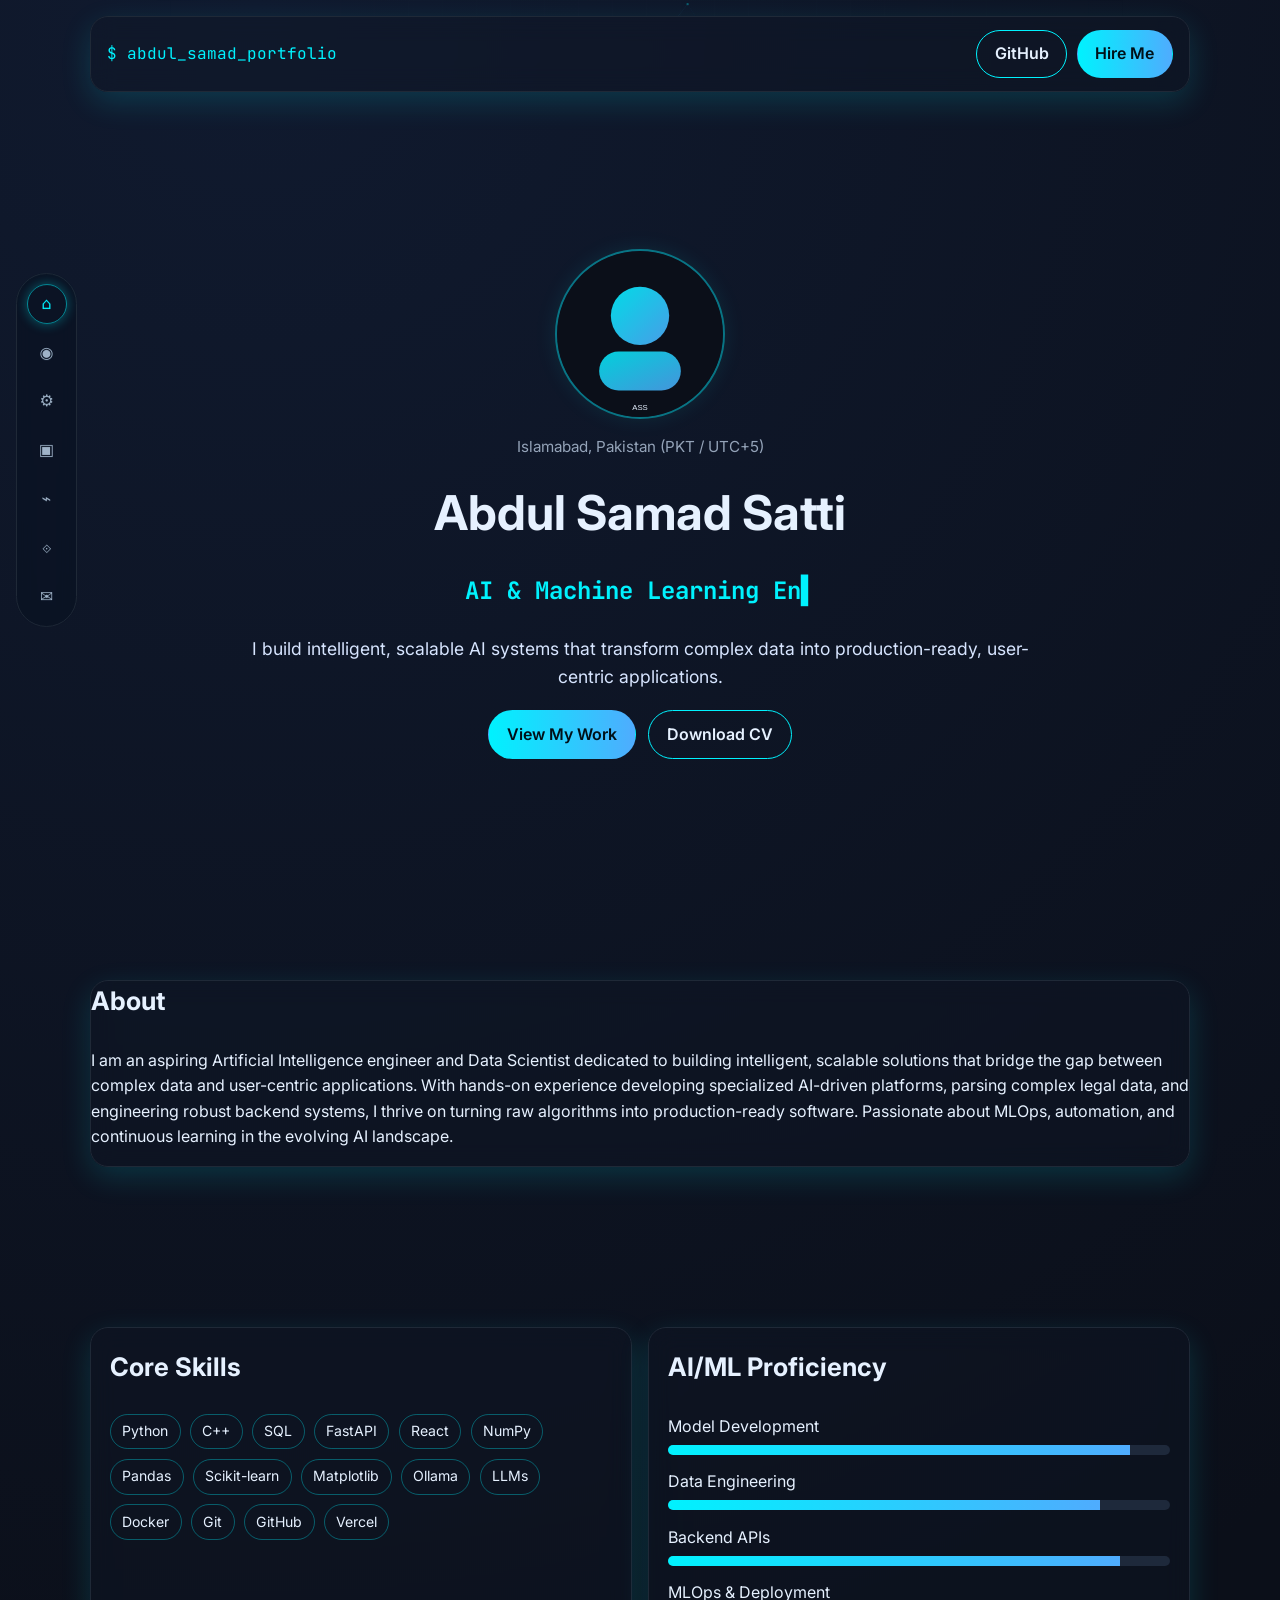
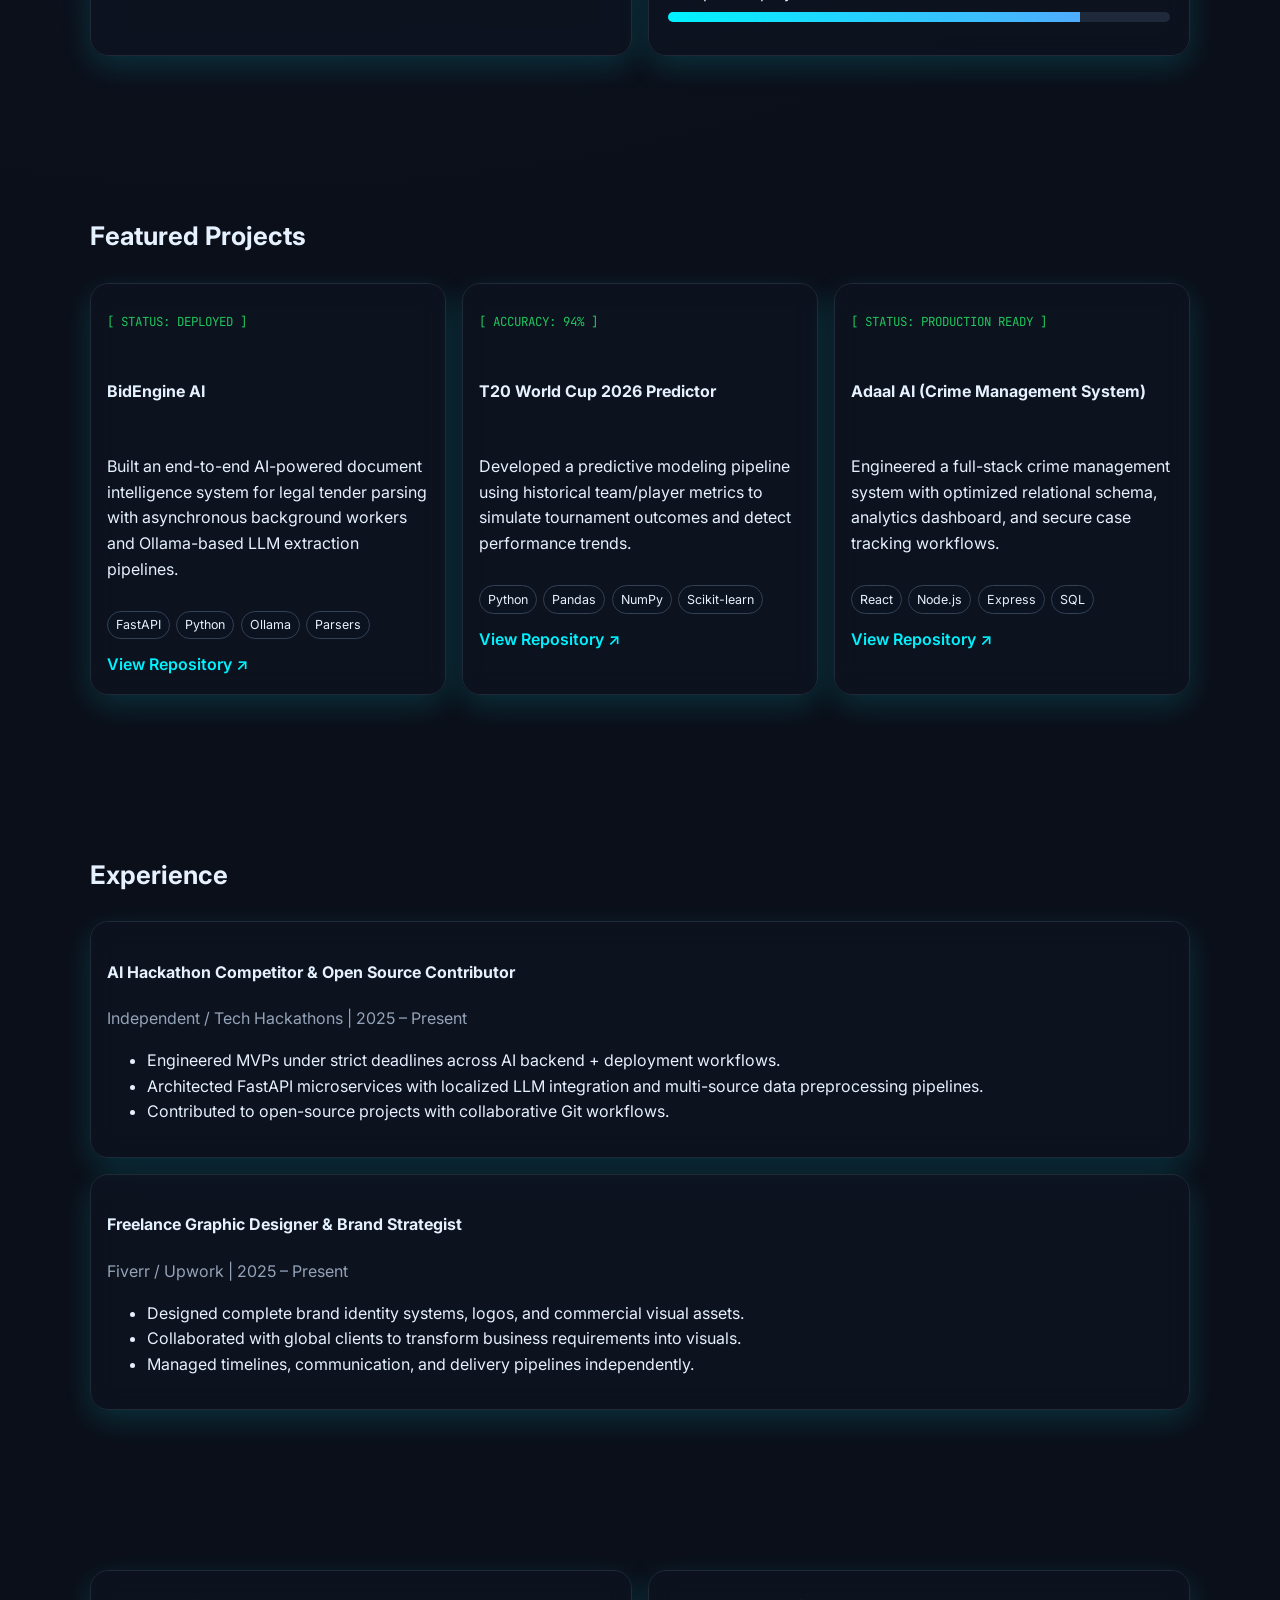
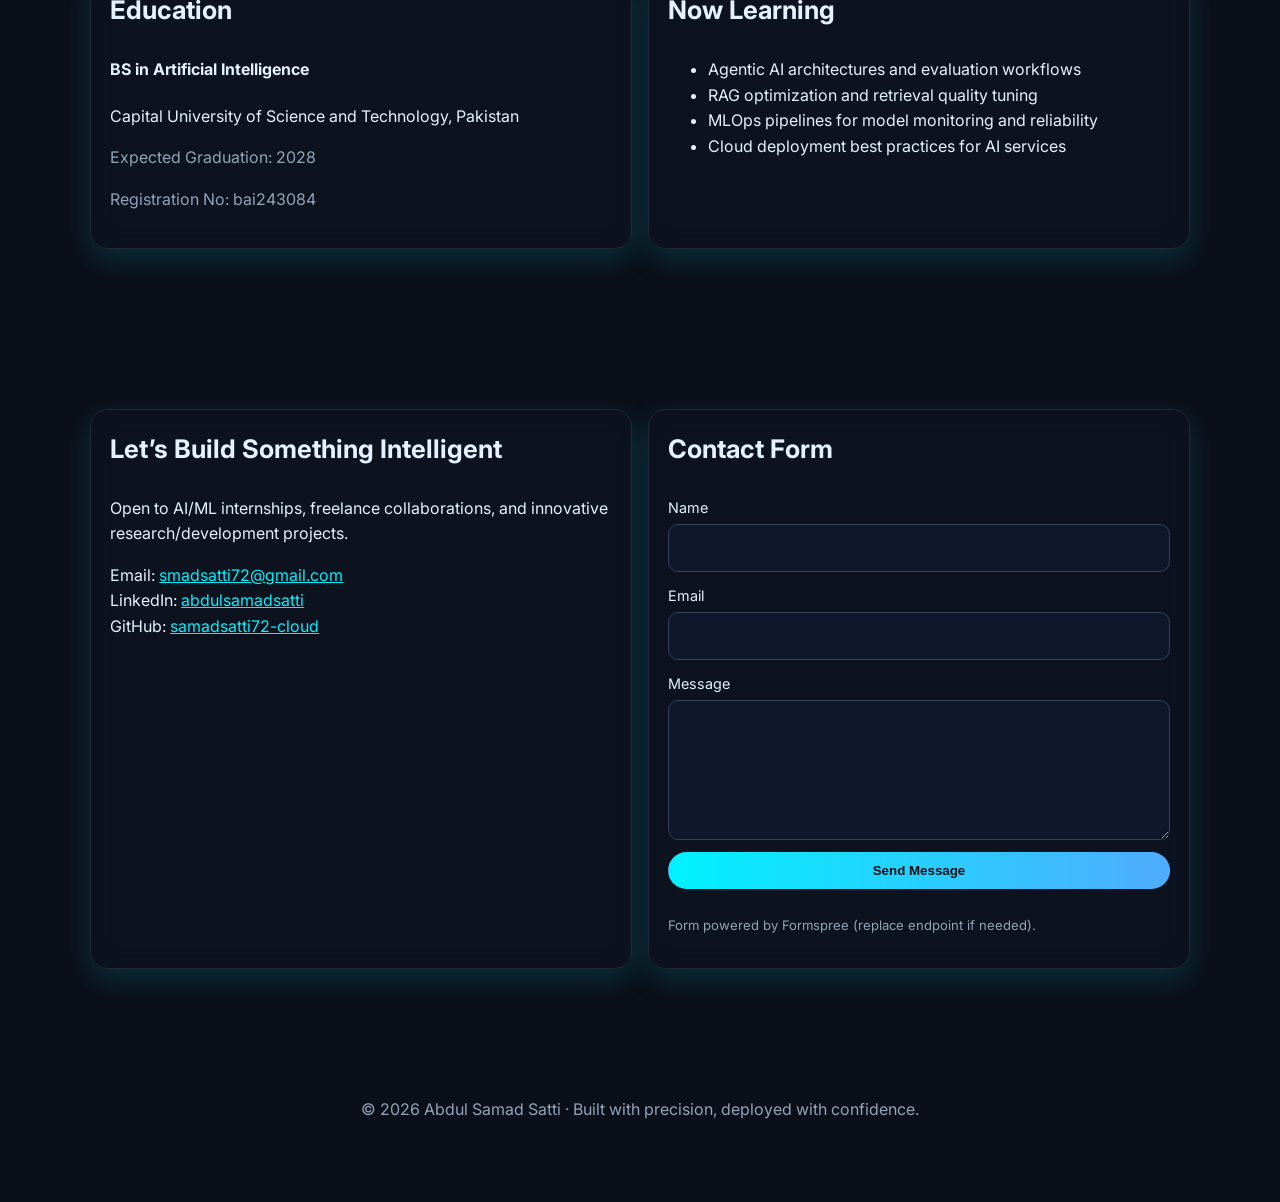
==== index.html @ 43d214f6 "Revamp portfolio with pro AI/ML dark neon UI, projects, contact form, assets, and Vercel config" ====
<!doctype html>
<html lang="en">
  <head>
    <meta charset="UTF-8" />
    <meta name="viewport" content="width=device-width, initial-scale=1.0" />
    <title>Abdul Samad Satti | AI & Machine Learning Engineer</title>
    <meta
      name="description"
      content="AI & Machine Learning Engineer portfolio of Abdul Samad Satti. Projects in LLMs, predictive modeling, FastAPI, and full-stack AI solutions."
    />
    <meta
      name="keywords"
      content="Abdul Samad Satti, AI Engineer, Machine Learning Engineer, Data Scientist, FastAPI, LLM, Portfolio"
    />
    <meta name="author" content="Abdul Samad Satti" />
    <meta property="og:title" content="Abdul Samad Satti | AI & ML Engineer" />
    <meta
      property="og:description"
      content="Professional AI/ML portfolio featuring real-world projects, experience, and contact details."
    />
    <meta property="og:type" content="website" />
    <meta property="og:url" content="https://abdul-samad-portfolio.vercel.app" />
    <meta property="og:image" content="./assets/og-image.svg" />
    <meta name="twitter:card" content="summary_large_image" />
    <meta name="twitter:title" content="Abdul Samad Satti | AI & ML Engineer" />
    <meta
      name="twitter:description"
      content="AI & Machine Learning Engineer | Data Scientist | Full-Stack AI Developer"
    />
    <meta name="theme-color" content="#0B0F19" />

    <link rel="preconnect" href="https://fonts.googleapis.com" />
    <link rel="preconnect" href="https://fonts.gstatic.com" crossorigin />
    <link
      href="https://fonts.googleapis.com/css2?family=Inter:wght@400;500;700;800&family=JetBrains+Mono:wght@400;600&display=swap"
      rel="stylesheet"
    />
    <link rel="stylesheet" href="styles.css" />
    <script defer src="script.js"></script>
  </head>
  <body>
    <div class="bg-grid" aria-hidden="true"></div>
    <canvas id="network-canvas" aria-hidden="true"></canvas>

    <a class="skip-link" href="#main">Skip to content</a>

    <aside class="dock" aria-label="Section navigation">
      <nav>
        <a href="#hero" class="dock-item active" data-label="Home" aria-label="Home">
          <span>⌂</span>
        </a>
        <a href="#about" class="dock-item" data-label="About" aria-label="About">
          <span>◉</span>
        </a>
        <a href="#skills" class="dock-item" data-label="Skills" aria-label="Skills">
          <span>⚙</span>
        </a>
        <a href="#projects" class="dock-item" data-label="Projects" aria-label="Projects">
          <span>▣</span>
        </a>
        <a href="#experience" class="dock-item" data-label="Experience" aria-label="Experience">
          <span>⌁</span>
        </a>
        <a href="#education" class="dock-item" data-label="Education" aria-label="Education">
          <span>⟐</span>
        </a>
        <a href="#contact" class="dock-item" data-label="Contact" aria-label="Contact">
          <span>✉</span>
        </a>
      </nav>
    </aside>

    <header class="topbar glass">
      <div class="logo terminal-text">$ abdul_samad_portfolio</div>
      <div class="top-actions">
        <a class="btn ghost" href="https://github.com/samadsatti72-cloud" target="_blank" rel="noreferrer">GitHub</a>
        <a class="btn solid" href="#contact">Hire Me</a>
      </div>
    </header>

    <main id="main">
      <section id="hero" class="section hero">
        <div class="hero-inner">
          <div class="avatar-wrap">
            <div class="avatar-glow"></div>
            <img
              src="./assets/profile.svg"
              alt="Illustration avatar for Abdul Samad Satti"
              class="avatar"
              loading="eager"
            />
          </div>
          <p class="eyebrow">Islamabad, Pakistan (PKT / UTC+5)</p>
          <h1>Abdul Samad Satti</h1>
          <h2>
            <span id="typing"></span><span class="cursor" aria-hidden="true">▌</span>
          </h2>
          <p class="lead">
            I build intelligent, scalable AI systems that transform complex data into production-ready,
            user-centric applications.
          </p>
          <div class="hero-cta">
            <a href="#projects" class="btn solid">View My Work</a>
            <a href="./assets/Abdul_Samad_Satti_Resume_OnePager.md" class="btn ghost" download>
              Download CV
            </a>
          </div>
        </div>
      </section>

      <section id="about" class="section">
        <div class="container glass">
          <h3>About</h3>
          <p>
            I am an aspiring Artificial Intelligence engineer and Data Scientist dedicated to building
            intelligent, scalable solutions that bridge the gap between complex data and user-centric
            applications. With hands-on experience developing specialized AI-driven platforms, parsing
            complex legal data, and engineering robust backend systems, I thrive on turning raw algorithms
            into production-ready software. Passionate about MLOps, automation, and continuous learning in
            the evolving AI landscape.
          </p>
        </div>
      </section>

      <section id="skills" class="section">
        <div class="container skills-grid">
          <article class="glass panel">
            <h3>Core Skills</h3>
            <ul class="chips">
              <li>Python</li>
              <li>C++</li>
              <li>SQL</li>
              <li>FastAPI</li>
              <li>React</li>
              <li>NumPy</li>
              <li>Pandas</li>
              <li>Scikit-learn</li>
              <li>Matplotlib</li>
              <li>Ollama</li>
              <li>LLMs</li>
              <li>Docker</li>
              <li>Git</li>
              <li>GitHub</li>
              <li>Vercel</li>
            </ul>
          </article>
          <article class="glass panel">
            <h3>AI/ML Proficiency</h3>
            <div class="metric">
              <span>Model Development</span>
              <div class="bar"><i style="--w: 92%"></i></div>
            </div>
            <div class="metric">
              <span>Data Engineering</span>
              <div class="bar"><i style="--w: 86%"></i></div>
            </div>
            <div class="metric">
              <span>Backend APIs</span>
              <div class="bar"><i style="--w: 90%"></i></div>
            </div>
            <div class="metric">
              <span>MLOps & Deployment</span>
              <div class="bar"><i style="--w: 82%"></i></div>
            </div>
          </article>
        </div>
      </section>

      <section id="projects" class="section">
        <div class="container">
          <h3>Featured Projects</h3>
          <div class="project-grid">
            <article class="glass project-card">
              <p class="badge">[ STATUS: DEPLOYED ]</p>
              <h4>BidEngine AI</h4>
              <p>
                Built an end-to-end AI-powered document intelligence system for legal tender parsing with
                asynchronous background workers and Ollama-based LLM extraction pipelines.
              </p>
              <div class="tags">
                <span>FastAPI</span><span>Python</span><span>Ollama</span><span>Parsers</span>
              </div>
              <a href="https://github.com/samadsatti72-cloud/BidEngine-AI" target="_blank" rel="noreferrer"
                >View Repository ↗</a
              >
            </article>

            <article class="glass project-card">
              <p class="badge">[ ACCURACY: 94% ]</p>
              <h4>T20 World Cup 2026 Predictor</h4>
              <p>
                Developed a predictive modeling pipeline using historical team/player metrics to simulate
                tournament outcomes and detect performance trends.
              </p>
              <div class="tags">
                <span>Python</span><span>Pandas</span><span>NumPy</span><span>Scikit-learn</span>
              </div>
              <a
                href="https://github.com/samadsatti72-cloud/T20_WORLDCUP-2026-PREDICTOR"
                target="_blank"
                rel="noreferrer"
                >View Repository ↗</a
              >
            </article>

            <article class="glass project-card">
              <p class="badge">[ STATUS: PRODUCTION READY ]</p>
              <h4>Adaal AI (Crime Management System)</h4>
              <p>
                Engineered a full-stack crime management system with optimized relational schema, analytics
                dashboard, and secure case tracking workflows.
              </p>
              <div class="tags">
                <span>React</span><span>Node.js</span><span>Express</span><span>SQL</span>
              </div>
              <a href="https://github.com/samadsatti72-cloud/Adaal-AI" target="_blank" rel="noreferrer"
                >View Repository ↗</a
              >
            </article>
          </div>
        </div>
      </section>

      <section id="experience" class="section">
        <div class="container">
          <h3>Experience</h3>
          <div class="timeline">
            <article class="glass timeline-item">
              <h4>AI Hackathon Competitor & Open Source Contributor</h4>
              <p class="muted">Independent / Tech Hackathons | 2025 – Present</p>
              <ul>
                <li>Engineered MVPs under strict deadlines across AI backend + deployment workflows.</li>
                <li>
                  Architected FastAPI microservices with localized LLM integration and multi-source data
                  preprocessing pipelines.
                </li>
                <li>Contributed to open-source projects with collaborative Git workflows.</li>
              </ul>
            </article>

            <article class="glass timeline-item">
              <h4>Freelance Graphic Designer & Brand Strategist</h4>
              <p class="muted">Fiverr / Upwork | 2025 – Present</p>
              <ul>
                <li>Designed complete brand identity systems, logos, and commercial visual assets.</li>
                <li>Collaborated with global clients to transform business requirements into visuals.</li>
                <li>Managed timelines, communication, and delivery pipelines independently.</li>
              </ul>
            </article>
          </div>
        </div>
      </section>

      <section id="education" class="section">
        <div class="container edu-grid">
          <article class="glass panel">
            <h3>Education</h3>
            <h4>BS in Artificial Intelligence</h4>
            <p>Capital University of Science and Technology, Pakistan</p>
            <p class="muted">Expected Graduation: 2028</p>
            <p class="muted">Registration No: bai243084</p>
          </article>
          <article class="glass panel">
            <h3>Now Learning</h3>
            <ul>
              <li>Agentic AI architectures and evaluation workflows</li>
              <li>RAG optimization and retrieval quality tuning</li>
              <li>MLOps pipelines for model monitoring and reliability</li>
              <li>Cloud deployment best practices for AI services</li>
            </ul>
          </article>
        </div>
      </section>

      <section id="contact" class="section">
        <div class="container contact-grid">
          <article class="glass panel">
            <h3>Let’s Build Something Intelligent</h3>
            <p>
              Open to AI/ML internships, freelance collaborations, and innovative research/development
              projects.
            </p>
            <ul class="contact-list">
              <li>Email: <a href="mailto:smadsatti72@gmail.com">smadsatti72@gmail.com</a></li>
              <li>
                LinkedIn:
                <a href="https://www.linkedin.com/in/abdulsamadsatti/" target="_blank" rel="noreferrer"
                  >abdulsamadsatti</a
                >
              </li>
              <li>
                GitHub:
                <a href="https://github.com/samadsatti72-cloud" target="_blank" rel="noreferrer"
                  >samadsatti72-cloud</a
                >
              </li>
            </ul>
          </article>

          <article class="glass panel">
            <h3>Contact Form</h3>
            <form action="https://formspree.io/f/xblyznqr" method="POST" class="contact-form">
              <label>
                Name
                <input type="text" name="name" required />
              </label>
              <label>
                Email
                <input type="email" name="email" required />
              </label>
              <label>
                Message
                <textarea name="message" rows="5" required></textarea>
              </label>
              <button type="submit" class="btn solid">Send Message</button>
              <p class="muted small">Form powered by Formspree (replace endpoint if needed).</p>
            </form>
          </article>
        </div>
      </section>
    </main>

    <footer class="footer">
      <p>© <span id="year"></span> Abdul Samad Satti · Built with precision, deployed with confidence.</p>
    </footer>
  </body>
</html>
---- styles.css ----
:root {
  --bg: #0b0f19;
  --bg-soft: #11182766;
  --card: #11182799;
  --text: #e6f1ff;
  --muted: #94a3b8;
  --accent: #00f2fe;
  --accent-2: #4facfe;
  --border: #1f2937;
  --success: #22c55e;
  --shadow: 0 10px 30px rgba(0, 242, 254, 0.15);
}

* {
  box-sizing: border-box;
}

html,
body {
  margin: 0;
  padding: 0;
  background: radial-gradient(circle at 20% 0%, #101a2f 0%, var(--bg) 40%);
  color: var(--text);
  font-family: Inter, system-ui, -apple-system, Segoe UI, Roboto, sans-serif;
  scroll-behavior: smooth;
}

body {
  line-height: 1.6;
  overflow-x: hidden;
}

#network-canvas {
  position: fixed;
  inset: 0;
  width: 100%;
  height: 100%;
  z-index: -2;
  opacity: 0.45;
}

.bg-grid {
  position: fixed;
  inset: 0;
  z-index: -1;
  background-image: linear-gradient(#1e293b33 1px, transparent 1px),
    linear-gradient(90deg, #1e293b33 1px, transparent 1px);
  background-size: 34px 34px;
  mask-image: radial-gradient(circle at center, black 20%, transparent 85%);
}

.skip-link {
  position: absolute;
  left: -9999px;
}

.skip-link:focus {
  left: 1rem;
  top: 1rem;
  background: #000;
  color: #fff;
  padding: 0.5rem 0.8rem;
  border-radius: 8px;
}

.glass {
  background: var(--bg-soft);
  border: 1px solid var(--border);
  backdrop-filter: blur(12px);
  border-radius: 18px;
  box-shadow: var(--shadow);
}

.topbar {
  position: sticky;
  top: 1rem;
  z-index: 20;
  margin: 1rem auto;
  max-width: 1100px;
  padding: 0.8rem 1rem;
  display: flex;
  justify-content: space-between;
  align-items: center;
}

.terminal-text {
  font-family: "JetBrains Mono", monospace;
  color: var(--accent);
}

.top-actions {
  display: flex;
  gap: 0.6rem;
}

.btn {
  border-radius: 999px;
  padding: 0.65rem 1.1rem;
  text-decoration: none;
  font-weight: 600;
  border: 1px solid transparent;
  transition: 0.2s ease;
  display: inline-block;
  cursor: pointer;
}

.btn.solid {
  background: linear-gradient(90deg, var(--accent), var(--accent-2));
  color: #001018;
}

.btn.solid:hover {
  filter: brightness(1.08);
  transform: translateY(-1px);
}

.btn.ghost {
  color: var(--text);
  border-color: var(--accent);
  background: transparent;
}

.btn.ghost:hover {
  box-shadow: 0 0 18px #00f2fe66;
}

.section {
  padding: 5rem 1rem;
}

.container {
  max-width: 1100px;
  margin: 0 auto;
}

.hero {
  min-height: 88vh;
  display: grid;
  place-items: center;
  text-align: center;
}

.hero-inner {
  max-width: 800px;
}

.avatar-wrap {
  width: 170px;
  height: 170px;
  margin: 0 auto 1rem;
  position: relative;
}

.avatar {
  width: 170px;
  height: 170px;
  border-radius: 50%;
  border: 2px solid #00f2fe66;
  position: relative;
  z-index: 2;
}

.avatar-glow {
  position: absolute;
  inset: -18px;
  background: radial-gradient(circle, #00f2fe66 0%, transparent 65%);
  filter: blur(8px);
}

h1 {
  font-size: clamp(2rem, 5vw, 3rem);
  margin: 0.3rem 0;
}

h2 {
  color: var(--accent);
  font-family: "JetBrains Mono", monospace;
  min-height: 1.8em;
}

.lead {
  color: #d7e5ff;
  font-size: 1.1rem;
}

.eyebrow {
  color: var(--muted);
  font-size: 0.95rem;
}

.hero-cta {
  display: flex;
  justify-content: center;
  gap: 0.8rem;
  flex-wrap: wrap;
  margin-top: 1.2rem;
}

h3 {
  font-size: 1.6rem;
  margin-top: 0;
}

.skills-grid,
.edu-grid,
.contact-grid {
  display: grid;
  grid-template-columns: repeat(2, minmax(0, 1fr));
  gap: 1rem;
}

.panel {
  padding: 1.2rem;
}

.chips {
  list-style: none;
  padding: 0;
  display: flex;
  flex-wrap: wrap;
  gap: 0.6rem;
}

.chips li {
  border: 1px solid #00f2fe55;
  padding: 0.35rem 0.7rem;
  border-radius: 999px;
  font-size: 0.88rem;
}

.metric {
  margin: 0.9rem 0;
}

.bar {
  margin-top: 0.35rem;
  height: 10px;
  border-radius: 999px;
  background: #1e293b;
  overflow: hidden;
}

.bar i {
  display: block;
  height: 100%;
  width: var(--w);
  background: linear-gradient(90deg, var(--accent), var(--accent-2));
}

.project-grid {
  display: grid;
  grid-template-columns: repeat(3, minmax(0, 1fr));
  gap: 1rem;
}

.project-card {
  padding: 1rem;
  display: flex;
  flex-direction: column;
  gap: 0.8rem;
}

.badge {
  font-family: "JetBrains Mono", monospace;
  color: var(--success);
  font-size: 0.78rem;
}

.tags {
  display: flex;
  flex-wrap: wrap;
  gap: 0.4rem;
}

.tags span {
  background: #0b1220;
  border: 1px solid #334155;
  border-radius: 999px;
  padding: 0.2rem 0.5rem;
  font-size: 0.78rem;
}

.project-card a {
  color: var(--accent);
  text-decoration: none;
  font-weight: 600;
}

.timeline {
  display: grid;
  gap: 1rem;
}

.timeline-item {
  padding: 1rem;
}

.muted {
  color: var(--muted);
}

.small {
  font-size: 0.82rem;
}

.contact-list {
  list-style: none;
  padding: 0;
}

.contact-list a {
  color: var(--accent);
}

.contact-form {
  display: grid;
  gap: 0.75rem;
}

label {
  display: grid;
  gap: 0.35rem;
  font-size: 0.9rem;
}

input,
textarea {
  border-radius: 10px;
  border: 1px solid #334155;
  background: #0f172a;
  color: var(--text);
  padding: 0.7rem;
  font: inherit;
}

input:focus,
textarea:focus {
  outline: 2px solid #00f2fe66;
}

.footer {
  text-align: center;
  color: var(--muted);
  padding: 2rem 1rem 4rem;
}

.dock {
  position: fixed;
  left: 1rem;
  top: 50%;
  transform: translateY(-50%);
  z-index: 30;
}

.dock nav {
  display: flex;
  flex-direction: column;
  gap: 0.55rem;
  background: #0b1324cc;
  border: 1px solid #1f2937;
  padding: 0.6rem;
  border-radius: 999px;
  backdrop-filter: blur(8px);
}

.dock-item {
  width: 40px;
  height: 40px;
  display: grid;
  place-items: center;
  border-radius: 999px;
  color: #9fb3c8;
  text-decoration: none;
  border: 1px solid transparent;
}

.dock-item.active,
.dock-item:hover {
  color: var(--accent);
  border-color: #00f2fe88;
  box-shadow: 0 0 12px #00f2fe55;
}

@media (max-width: 980px) {
  .project-grid {
    grid-template-columns: 1fr;
  }

  .skills-grid,
  .edu-grid,
  .contact-grid {
    grid-template-columns: 1fr;
  }

  .dock {
    bottom: 1rem;
    top: auto;
    left: 50%;
    transform: translateX(-50%);
  }

  .dock nav {
    flex-direction: row;
    border-radius: 16px;
  }

  .topbar {
    margin: 0.5rem;
    top: 0.5rem;
  }
}
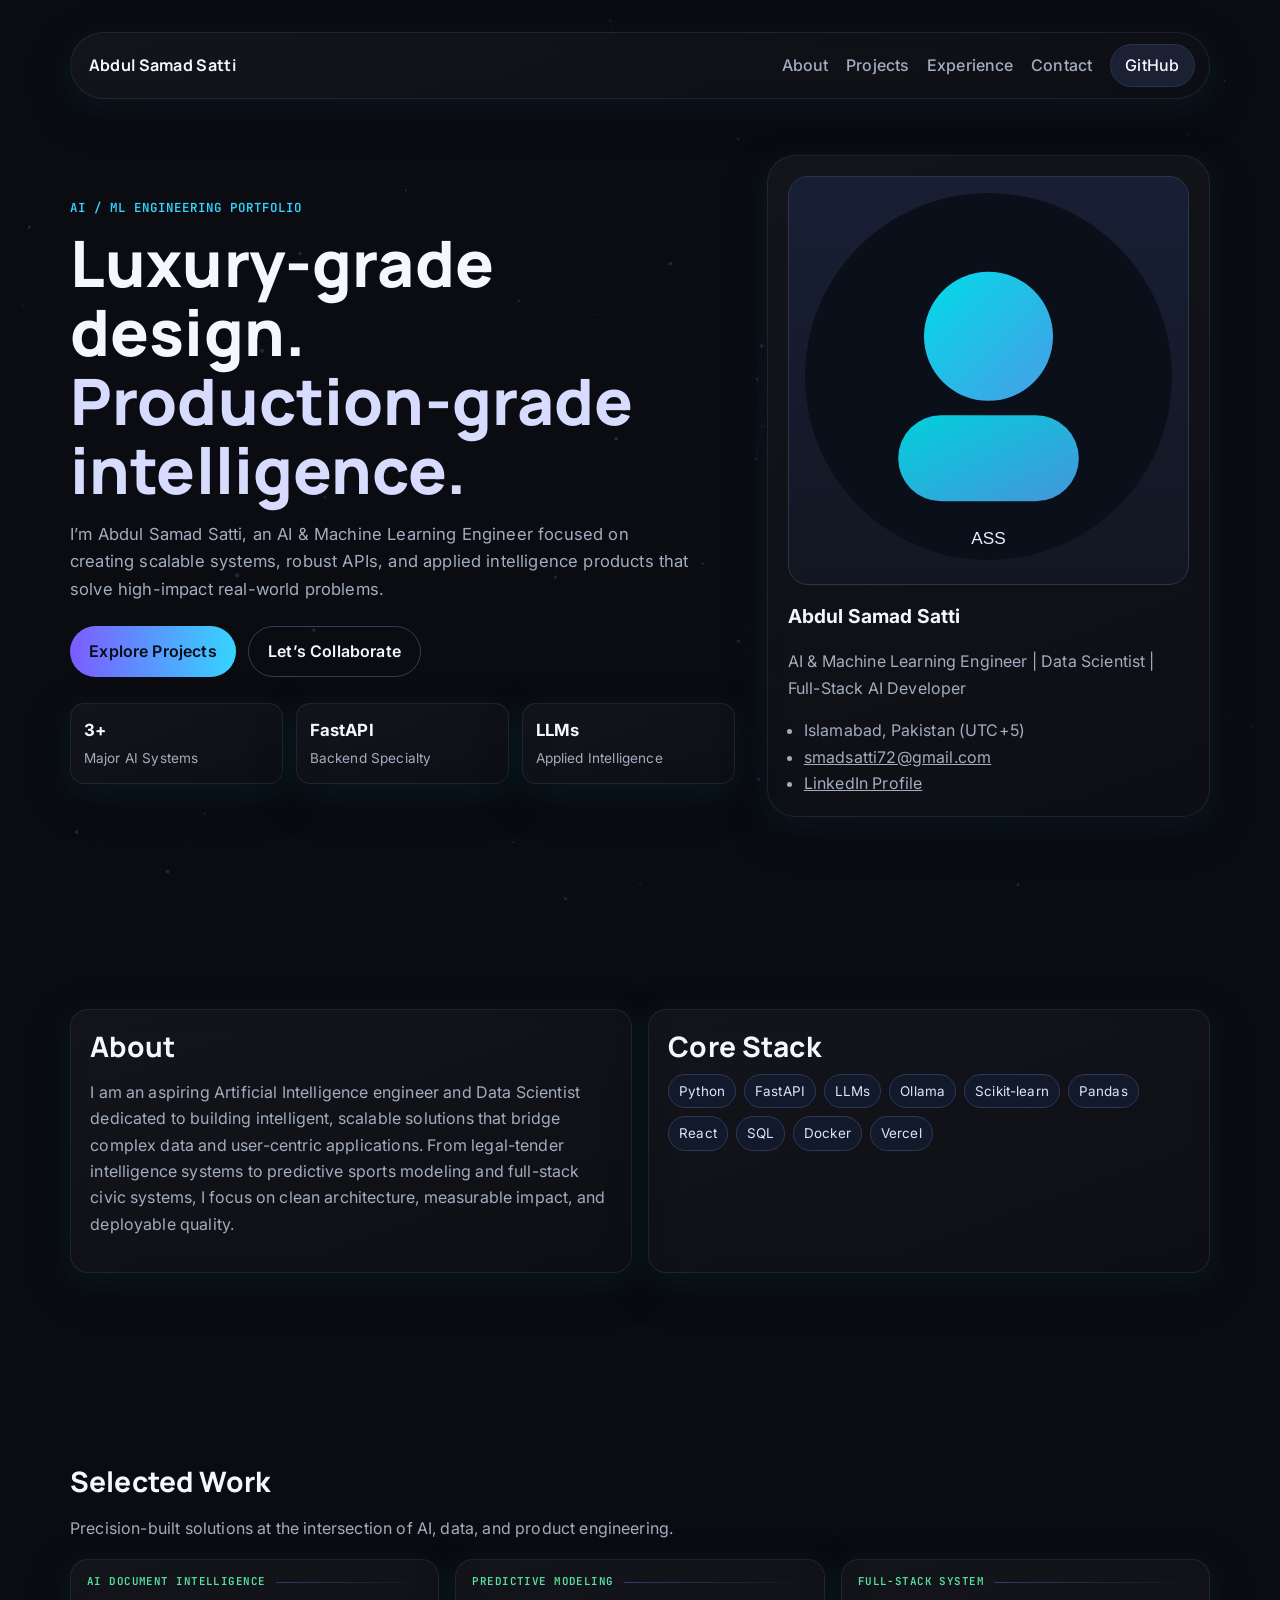
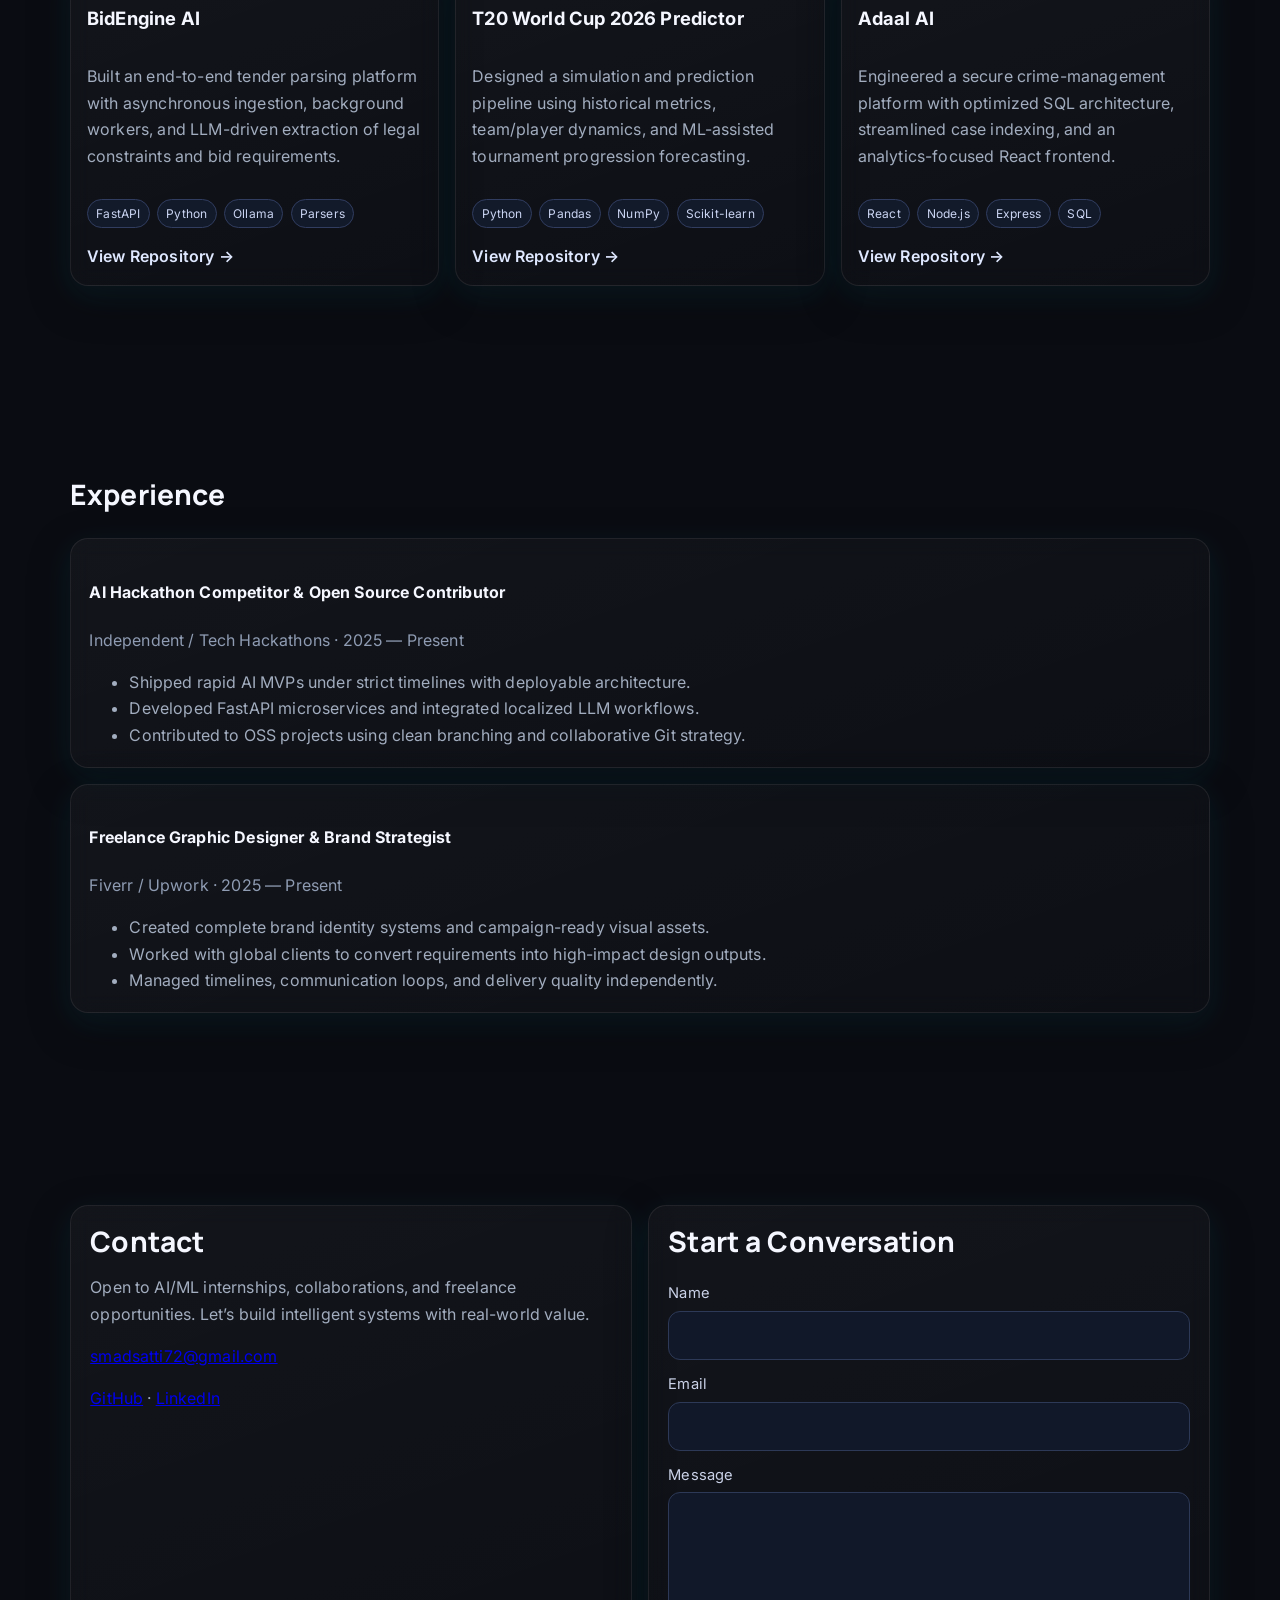
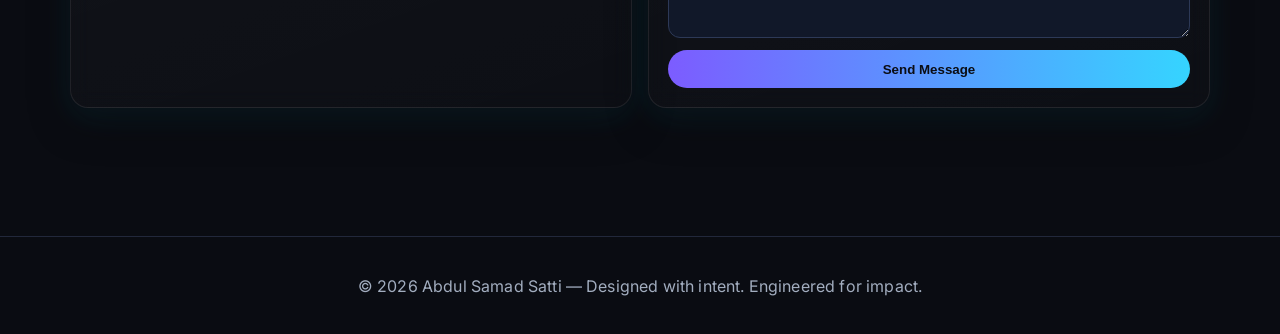
==== commit c34af755: "Redesign portfolio to luxury minimal dark with subtle futuristic AI aesthetics and improved layout" ====
--- a/index.html
+++ b/index.html
@@ -6,161 +6,107 @@
     <title>Abdul Samad Satti | AI & Machine Learning Engineer</title>
     <meta
       name="description"
-      content="AI & Machine Learning Engineer portfolio of Abdul Samad Satti. Projects in LLMs, predictive modeling, FastAPI, and full-stack AI solutions."
-    />
-    <meta
-      name="keywords"
-      content="Abdul Samad Satti, AI Engineer, Machine Learning Engineer, Data Scientist, FastAPI, LLM, Portfolio"
+      content="Premium portfolio of Abdul Samad Satti — AI & Machine Learning Engineer building scalable, production-ready intelligent systems."
     />
     <meta name="author" content="Abdul Samad Satti" />
     <meta property="og:title" content="Abdul Samad Satti | AI & ML Engineer" />
     <meta
       property="og:description"
-      content="Professional AI/ML portfolio featuring real-world projects, experience, and contact details."
+      content="Luxury minimal dark portfolio with subtle futuristic AI aesthetics."
     />
     <meta property="og:type" content="website" />
-    <meta property="og:url" content="https://abdul-samad-portfolio.vercel.app" />
     <meta property="og:image" content="./assets/og-image.svg" />
     <meta name="twitter:card" content="summary_large_image" />
-    <meta name="twitter:title" content="Abdul Samad Satti | AI & ML Engineer" />
-    <meta
-      name="twitter:description"
-      content="AI & Machine Learning Engineer | Data Scientist | Full-Stack AI Developer"
-    />
-    <meta name="theme-color" content="#0B0F19" />
+    <meta name="theme-color" content="#0A0C12" />
 
     <link rel="preconnect" href="https://fonts.googleapis.com" />
     <link rel="preconnect" href="https://fonts.gstatic.com" crossorigin />
     <link
-      href="https://fonts.googleapis.com/css2?family=Inter:wght@400;500;700;800&family=JetBrains+Mono:wght@400;600&display=swap"
+      href="https://fonts.googleapis.com/css2?family=Inter:wght@400;500;600;700;800&family=Manrope:wght@500;700;800&family=JetBrains+Mono:wght@500&display=swap"
       rel="stylesheet"
     />
     <link rel="stylesheet" href="styles.css" />
     <script defer src="script.js"></script>
   </head>
   <body>
-    <div class="bg-grid" aria-hidden="true"></div>
-    <canvas id="network-canvas" aria-hidden="true"></canvas>
-
-    <a class="skip-link" href="#main">Skip to content</a>
-
-    <aside class="dock" aria-label="Section navigation">
-      <nav>
-        <a href="#hero" class="dock-item active" data-label="Home" aria-label="Home">
-          <span>⌂</span>
-        </a>
-        <a href="#about" class="dock-item" data-label="About" aria-label="About">
-          <span>◉</span>
-        </a>
-        <a href="#skills" class="dock-item" data-label="Skills" aria-label="Skills">
-          <span>⚙</span>
-        </a>
-        <a href="#projects" class="dock-item" data-label="Projects" aria-label="Projects">
-          <span>▣</span>
-        </a>
-        <a href="#experience" class="dock-item" data-label="Experience" aria-label="Experience">
-          <span>⌁</span>
-        </a>
-        <a href="#education" class="dock-item" data-label="Education" aria-label="Education">
-          <span>⟐</span>
-        </a>
-        <a href="#contact" class="dock-item" data-label="Contact" aria-label="Contact">
-          <span>✉</span>
-        </a>
+    <div class="noise" aria-hidden="true"></div>
+    <canvas id="orbital" aria-hidden="true"></canvas>
+
+    <header class="nav-wrap">
+      <nav class="nav glass" aria-label="Primary navigation">
+        <a class="brand" href="#hero">Abdul Samad Satti</a>
+        <button class="menu-btn" id="menuBtn" aria-label="Toggle menu" aria-expanded="false">☰</button>
+        <div class="nav-links" id="navLinks">
+          <a href="#about">About</a>
+          <a href="#projects">Projects</a>
+          <a href="#experience">Experience</a>
+          <a href="#contact">Contact</a>
+          <a class="btn mini" href="https://github.com/samadsatti72-cloud" target="_blank" rel="noreferrer"
+            >GitHub</a
+          >
+        </div>
       </nav>
-    </aside>
-
-    <header class="topbar glass">
-      <div class="logo terminal-text">$ abdul_samad_portfolio</div>
-      <div class="top-actions">
-        <a class="btn ghost" href="https://github.com/samadsatti72-cloud" target="_blank" rel="noreferrer">GitHub</a>
-        <a class="btn solid" href="#contact">Hire Me</a>
-      </div>
     </header>
 
-    <main id="main">
-      <section id="hero" class="section hero">
-        <div class="hero-inner">
-          <div class="avatar-wrap">
-            <div class="avatar-glow"></div>
-            <img
-              src="./assets/profile.svg"
-              alt="Illustration avatar for Abdul Samad Satti"
-              class="avatar"
-              loading="eager"
-            />
+    <main>
+      <section id="hero" class="hero section">
+        <div class="container hero-grid">
+          <div>
+            <p class="overline">AI / ML ENGINEERING PORTFOLIO</p>
+            <h1>
+              Luxury-grade design.<br />
+              <span>Production-grade intelligence.</span>
+            </h1>
+            <p class="hero-copy">
+              I’m Abdul Samad Satti, an AI & Machine Learning Engineer focused on creating scalable systems,
+              robust APIs, and applied intelligence products that solve high-impact real-world problems.
+            </p>
+            <div class="hero-cta">
+              <a href="#projects" class="btn primary">Explore Projects</a>
+              <a href="#contact" class="btn secondary">Let’s Collaborate</a>
+            </div>
+            <div class="stat-row">
+              <article class="stat glass"><strong>3+</strong><span>Major AI Systems</span></article>
+              <article class="stat glass"><strong>FastAPI</strong><span>Backend Specialty</span></article>
+              <article class="stat glass"><strong>LLMs</strong><span>Applied Intelligence</span></article>
+            </div>
           </div>
-          <p class="eyebrow">Islamabad, Pakistan (PKT / UTC+5)</p>
-          <h1>Abdul Samad Satti</h1>
-          <h2>
-            <span id="typing"></span><span class="cursor" aria-hidden="true">▌</span>
-          </h2>
-          <p class="lead">
-            I build intelligent, scalable AI systems that transform complex data into production-ready,
-            user-centric applications.
-          </p>
-          <div class="hero-cta">
-            <a href="#projects" class="btn solid">View My Work</a>
-            <a href="./assets/Abdul_Samad_Satti_Resume_OnePager.md" class="btn ghost" download>
-              Download CV
-            </a>
-          </div>
+
+          <aside class="hero-card glass">
+            <div class="profile-wrap">
+              <img src="./assets/profile.svg" alt="Abdul Samad Satti avatar" />
+            </div>
+            <h2>Abdul Samad Satti</h2>
+            <p>AI & Machine Learning Engineer | Data Scientist | Full-Stack AI Developer</p>
+            <ul>
+              <li>Islamabad, Pakistan (UTC+5)</li>
+              <li><a href="mailto:smadsatti72@gmail.com">smadsatti72@gmail.com</a></li>
+              <li>
+                <a href="https://www.linkedin.com/in/abdulsamadsatti/" target="_blank" rel="noreferrer"
+                  >LinkedIn Profile</a
+                >
+              </li>
+            </ul>
+          </aside>
         </div>
       </section>
 
       <section id="about" class="section">
-        <div class="container glass">
-          <h3>About</h3>
-          <p>
-            I am an aspiring Artificial Intelligence engineer and Data Scientist dedicated to building
-            intelligent, scalable solutions that bridge the gap between complex data and user-centric
-            applications. With hands-on experience developing specialized AI-driven platforms, parsing
-            complex legal data, and engineering robust backend systems, I thrive on turning raw algorithms
-            into production-ready software. Passionate about MLOps, automation, and continuous learning in
-            the evolving AI landscape.
-          </p>
-        </div>
-      </section>
-
-      <section id="skills" class="section">
-        <div class="container skills-grid">
-          <article class="glass panel">
-            <h3>Core Skills</h3>
-            <ul class="chips">
-              <li>Python</li>
-              <li>C++</li>
-              <li>SQL</li>
-              <li>FastAPI</li>
-              <li>React</li>
-              <li>NumPy</li>
-              <li>Pandas</li>
-              <li>Scikit-learn</li>
-              <li>Matplotlib</li>
-              <li>Ollama</li>
-              <li>LLMs</li>
-              <li>Docker</li>
-              <li>Git</li>
-              <li>GitHub</li>
-              <li>Vercel</li>
-            </ul>
-          </article>
-          <article class="glass panel">
-            <h3>AI/ML Proficiency</h3>
-            <div class="metric">
-              <span>Model Development</span>
-              <div class="bar"><i style="--w: 92%"></i></div>
-            </div>
-            <div class="metric">
-              <span>Data Engineering</span>
-              <div class="bar"><i style="--w: 86%"></i></div>
-            </div>
-            <div class="metric">
-              <span>Backend APIs</span>
-              <div class="bar"><i style="--w: 90%"></i></div>
-            </div>
-            <div class="metric">
-              <span>MLOps & Deployment</span>
-              <div class="bar"><i style="--w: 82%"></i></div>
+        <div class="container split">
+          <article class="panel glass">
+            <h3>About</h3>
+            <p>
+              I am an aspiring Artificial Intelligence engineer and Data Scientist dedicated to building
+              intelligent, scalable solutions that bridge complex data and user-centric applications. From
+              legal-tender intelligence systems to predictive sports modeling and full-stack civic systems,
+              I focus on clean architecture, measurable impact, and deployable quality.
+            </p>
+          </article>
+          <article class="panel glass">
+            <h3>Core Stack</h3>
+            <div class="stack-list">
+              <span>Python</span><span>FastAPI</span><span>LLMs</span><span>Ollama</span><span>Scikit-learn</span
+              ><span>Pandas</span><span>React</span><span>SQL</span><span>Docker</span><span>Vercel</span>
             </div>
           </article>
         </div>
@@ -168,53 +114,64 @@
 
       <section id="projects" class="section">
         <div class="container">
-          <h3>Featured Projects</h3>
-          <div class="project-grid">
-            <article class="glass project-card">
-              <p class="badge">[ STATUS: DEPLOYED ]</p>
+          <div class="section-head">
+            <h3>Selected Work</h3>
+            <p>Precision-built solutions at the intersection of AI, data, and product engineering.</p>
+          </div>
+
+          <div class="projects">
+            <article class="project glass">
+              <div class="project-top">
+                <span class="chip">AI DOCUMENT INTELLIGENCE</span>
+                <span class="line"></span>
+              </div>
               <h4>BidEngine AI</h4>
               <p>
-                Built an end-to-end AI-powered document intelligence system for legal tender parsing with
-                asynchronous background workers and Ollama-based LLM extraction pipelines.
+                Built an end-to-end tender parsing platform with asynchronous ingestion, background workers,
+                and LLM-driven extraction of legal constraints and bid requirements.
               </p>
-              <div class="tags">
+              <div class="meta">
                 <span>FastAPI</span><span>Python</span><span>Ollama</span><span>Parsers</span>
               </div>
               <a href="https://github.com/samadsatti72-cloud/BidEngine-AI" target="_blank" rel="noreferrer"
-                >View Repository ↗</a
+                >View Repository →</a
               >
             </article>
 
-            <article class="glass project-card">
-              <p class="badge">[ ACCURACY: 94% ]</p>
+            <article class="project glass">
+              <div class="project-top">
+                <span class="chip">PREDICTIVE MODELING</span>
+                <span class="line"></span>
+              </div>
               <h4>T20 World Cup 2026 Predictor</h4>
               <p>
-                Developed a predictive modeling pipeline using historical team/player metrics to simulate
-                tournament outcomes and detect performance trends.
+                Designed a simulation and prediction pipeline using historical metrics, team/player dynamics,
+                and ML-assisted tournament progression forecasting.
               </p>
-              <div class="tags">
+              <div class="meta">
                 <span>Python</span><span>Pandas</span><span>NumPy</span><span>Scikit-learn</span>
               </div>
               <a
                 href="https://github.com/samadsatti72-cloud/T20_WORLDCUP-2026-PREDICTOR"
                 target="_blank"
                 rel="noreferrer"
-                >View Repository ↗</a
+                >View Repository →</a
               >
             </article>
 
-            <article class="glass project-card">
-              <p class="badge">[ STATUS: PRODUCTION READY ]</p>
-              <h4>Adaal AI (Crime Management System)</h4>
+            <article class="project glass">
+              <div class="project-top">
+                <span class="chip">FULL-STACK SYSTEM</span>
+                <span class="line"></span>
+              </div>
+              <h4>Adaal AI</h4>
               <p>
-                Engineered a full-stack crime management system with optimized relational schema, analytics
-                dashboard, and secure case tracking workflows.
+                Engineered a secure crime-management platform with optimized SQL architecture, streamlined
+                case indexing, and an analytics-focused React frontend.
               </p>
-              <div class="tags">
-                <span>React</span><span>Node.js</span><span>Express</span><span>SQL</span>
-              </div>
+              <div class="meta"><span>React</span><span>Node.js</span><span>Express</span><span>SQL</span></div>
               <a href="https://github.com/samadsatti72-cloud/Adaal-AI" target="_blank" rel="noreferrer"
-                >View Repository ↗</a
+                >View Repository →</a
               >
             </article>
           </div>
@@ -222,106 +179,65 @@
       </section>
 
       <section id="experience" class="section">
-        <div class="container">
+        <div class="container timeline">
           <h3>Experience</h3>
-          <div class="timeline">
-            <article class="glass timeline-item">
+          <article class="entry glass">
+            <div>
               <h4>AI Hackathon Competitor & Open Source Contributor</h4>
-              <p class="muted">Independent / Tech Hackathons | 2025 – Present</p>
-              <ul>
-                <li>Engineered MVPs under strict deadlines across AI backend + deployment workflows.</li>
-                <li>
-                  Architected FastAPI microservices with localized LLM integration and multi-source data
-                  preprocessing pipelines.
-                </li>
-                <li>Contributed to open-source projects with collaborative Git workflows.</li>
-              </ul>
-            </article>
-
-            <article class="glass timeline-item">
+              <p class="muted">Independent / Tech Hackathons · 2025 — Present</p>
+            </div>
+            <ul>
+              <li>Shipped rapid AI MVPs under strict timelines with deployable architecture.</li>
+              <li>Developed FastAPI microservices and integrated localized LLM workflows.</li>
+              <li>Contributed to OSS projects using clean branching and collaborative Git strategy.</li>
+            </ul>
+          </article>
+
+          <article class="entry glass">
+            <div>
               <h4>Freelance Graphic Designer & Brand Strategist</h4>
-              <p class="muted">Fiverr / Upwork | 2025 – Present</p>
-              <ul>
-                <li>Designed complete brand identity systems, logos, and commercial visual assets.</li>
-                <li>Collaborated with global clients to transform business requirements into visuals.</li>
-                <li>Managed timelines, communication, and delivery pipelines independently.</li>
-              </ul>
-            </article>
-          </div>
-        </div>
-      </section>
-
-      <section id="education" class="section">
-        <div class="container edu-grid">
-          <article class="glass panel">
-            <h3>Education</h3>
-            <h4>BS in Artificial Intelligence</h4>
-            <p>Capital University of Science and Technology, Pakistan</p>
-            <p class="muted">Expected Graduation: 2028</p>
-            <p class="muted">Registration No: bai243084</p>
-          </article>
-          <article class="glass panel">
-            <h3>Now Learning</h3>
+              <p class="muted">Fiverr / Upwork · 2025 — Present</p>
+            </div>
             <ul>
-              <li>Agentic AI architectures and evaluation workflows</li>
-              <li>RAG optimization and retrieval quality tuning</li>
-              <li>MLOps pipelines for model monitoring and reliability</li>
-              <li>Cloud deployment best practices for AI services</li>
+              <li>Created complete brand identity systems and campaign-ready visual assets.</li>
+              <li>Worked with global clients to convert requirements into high-impact design outputs.</li>
+              <li>Managed timelines, communication loops, and delivery quality independently.</li>
             </ul>
           </article>
         </div>
       </section>
 
       <section id="contact" class="section">
-        <div class="container contact-grid">
-          <article class="glass panel">
-            <h3>Let’s Build Something Intelligent</h3>
+        <div class="container contact">
+          <article class="panel glass">
+            <h3>Contact</h3>
             <p>
-              Open to AI/ML internships, freelance collaborations, and innovative research/development
-              projects.
-            </p>
-            <ul class="contact-list">
-              <li>Email: <a href="mailto:smadsatti72@gmail.com">smadsatti72@gmail.com</a></li>
-              <li>
-                LinkedIn:
-                <a href="https://www.linkedin.com/in/abdulsamadsatti/" target="_blank" rel="noreferrer"
-                  >abdulsamadsatti</a
-                >
-              </li>
-              <li>
-                GitHub:
-                <a href="https://github.com/samadsatti72-cloud" target="_blank" rel="noreferrer"
-                  >samadsatti72-cloud</a
-                >
-              </li>
-            </ul>
-          </article>
-
-          <article class="glass panel">
-            <h3>Contact Form</h3>
-            <form action="https://formspree.io/f/xblyznqr" method="POST" class="contact-form">
-              <label>
-                Name
-                <input type="text" name="name" required />
-              </label>
-              <label>
-                Email
-                <input type="email" name="email" required />
-              </label>
-              <label>
-                Message
-                <textarea name="message" rows="5" required></textarea>
-              </label>
-              <button type="submit" class="btn solid">Send Message</button>
-              <p class="muted small">Form powered by Formspree (replace endpoint if needed).</p>
-            </form>
-          </article>
+              Open to AI/ML internships, collaborations, and freelance opportunities. Let’s build intelligent
+              systems with real-world value.
+            </p>
+            <p><a href="mailto:smadsatti72@gmail.com">smadsatti72@gmail.com</a></p>
+            <p>
+              <a href="https://github.com/samadsatti72-cloud" target="_blank" rel="noreferrer">GitHub</a>
+              ·
+              <a href="https://www.linkedin.com/in/abdulsamadsatti/" target="_blank" rel="noreferrer"
+                >LinkedIn</a
+              >
+            </p>
+          </article>
+
+          <form class="panel glass form" action="https://formspree.io/f/xblyznqr" method="POST">
+            <h3>Start a Conversation</h3>
+            <label>Name<input type="text" name="name" required /></label>
+            <label>Email<input type="email" name="email" required /></label>
+            <label>Message<textarea name="message" rows="5" required></textarea></label>
+            <button class="btn primary" type="submit">Send Message</button>
+          </form>
         </div>
       </section>
     </main>
 
     <footer class="footer">
-      <p>© <span id="year"></span> Abdul Samad Satti · Built with precision, deployed with confidence.</p>
+      <p>© <span id="year"></span> Abdul Samad Satti — Designed with intent. Engineered for impact.</p>
     </footer>
   </body>
 </html>
--- a/styles.css
+++ b/styles.css
@@ -1,14 +1,18 @@
 :root {
-  --bg: #0b0f19;
-  --bg-soft: #11182766;
-  --card: #11182799;
-  --text: #e6f1ff;
-  --muted: #94a3b8;
-  --accent: #00f2fe;
-  --accent-2: #4facfe;
-  --border: #1f2937;
-  --success: #22c55e;
-  --shadow: 0 10px 30px rgba(0, 242, 254, 0.15);
+  --bg: #0a0c12;
+  --surface: #10131d;
+  --surface-2: #131826;
+  --text: #f5f7ff;
+  --muted: #a2adbf;
+  --line: #22283a;
+  --accent: #7c5cff;
+  --accent-2: #35d4ff;
+  --success: #56e39f;
+  --radius: 18px;
+  --radius-lg: 28px;
+  --container: min(1140px, 92vw);
+  --shadow-1: 0 14px 40px rgba(0, 0, 0, 0.35);
+  --shadow-2: 0 8px 30px rgba(53, 212, 255, 0.1);
 }
 
 * {
@@ -19,300 +23,347 @@
 body {
   margin: 0;
   padding: 0;
-  background: radial-gradient(circle at 20% 0%, #101a2f 0%, var(--bg) 40%);
+}
+
+body {
+  font-family: Inter, system-ui, -apple-system, Segoe UI, Roboto, sans-serif;
+  background: radial-gradient(1200px 800px at 80% -10%, #1a1f34 0%, var(--bg) 45%), var(--bg);
   color: var(--text);
-  font-family: Inter, system-ui, -apple-system, Segoe UI, Roboto, sans-serif;
-  scroll-behavior: smooth;
-}
-
-body {
-  line-height: 1.6;
+  line-height: 1.65;
+  letter-spacing: 0.01em;
   overflow-x: hidden;
 }
 
-#network-canvas {
+.noise {
+  position: fixed;
+  inset: 0;
+  pointer-events: none;
+  opacity: 0.05;
+  z-index: -1;
+  background-image: radial-gradient(#fff 0.4px, transparent 0.4px);
+  background-size: 4px 4px;
+}
+
+#orbital {
   position: fixed;
   inset: 0;
   width: 100%;
   height: 100%;
   z-index: -2;
-  opacity: 0.45;
-}
-
-.bg-grid {
-  position: fixed;
-  inset: 0;
-  z-index: -1;
-  background-image: linear-gradient(#1e293b33 1px, transparent 1px),
-    linear-gradient(90deg, #1e293b33 1px, transparent 1px);
-  background-size: 34px 34px;
-  mask-image: radial-gradient(circle at center, black 20%, transparent 85%);
-}
-
-.skip-link {
-  position: absolute;
-  left: -9999px;
-}
-
-.skip-link:focus {
-  left: 1rem;
-  top: 1rem;
-  background: #000;
-  color: #fff;
-  padding: 0.5rem 0.8rem;
-  border-radius: 8px;
+  opacity: 0.35;
 }
 
 .glass {
-  background: var(--bg-soft);
-  border: 1px solid var(--border);
-  backdrop-filter: blur(12px);
-  border-radius: 18px;
-  box-shadow: var(--shadow);
-}
-
-.topbar {
+  background: linear-gradient(160deg, rgba(255, 255, 255, 0.04), rgba(255, 255, 255, 0.015));
+  border: 1px solid rgba(255, 255, 255, 0.08);
+  backdrop-filter: blur(10px);
+  box-shadow: var(--shadow-1), var(--shadow-2);
+}
+
+.nav-wrap {
   position: sticky;
   top: 1rem;
-  z-index: 20;
-  margin: 1rem auto;
-  max-width: 1100px;
-  padding: 0.8rem 1rem;
-  display: flex;
+  z-index: 50;
+  display: flex;
+  justify-content: center;
+  padding: 1rem;
+}
+
+.nav {
+  width: var(--container);
+  border-radius: 999px;
+  display: flex;
+  align-items: center;
   justify-content: space-between;
+  padding: 0.7rem 0.9rem 0.7rem 1.1rem;
+}
+
+.brand {
+  font-weight: 700;
+  text-decoration: none;
+  color: var(--text);
+  font-family: Manrope, sans-serif;
+  letter-spacing: 0.02em;
+}
+
+.nav-links {
+  display: flex;
   align-items: center;
-}
-
-.terminal-text {
-  font-family: "JetBrains Mono", monospace;
-  color: var(--accent);
-}
-
-.top-actions {
-  display: flex;
-  gap: 0.6rem;
+  gap: 1.1rem;
+}
+
+.nav-links a {
+  color: var(--muted);
+  text-decoration: none;
+  font-weight: 500;
+}
+
+.nav-links a:hover {
+  color: var(--text);
+}
+
+.menu-btn {
+  display: none;
+  background: none;
+  border: 0;
+  color: var(--text);
+  font-size: 1.35rem;
+}
+
+.section {
+  padding: 6rem 0;
+}
+
+.container {
+  width: var(--container);
+  margin: 0 auto;
+}
+
+.hero {
+  padding-top: 3.5rem;
+}
+
+.hero-grid {
+  display: grid;
+  grid-template-columns: 1.2fr 0.8fr;
+  gap: 2rem;
+  align-items: center;
+}
+
+.overline {
+  color: var(--accent-2);
+  font: 600 0.78rem/1.2 "JetBrains Mono", monospace;
+  letter-spacing: 0.08em;
+  text-transform: uppercase;
+}
+
+h1 {
+  font: 800 clamp(2rem, 5.4vw, 4rem) / 1.08 Manrope, Inter, sans-serif;
+  margin: 0.4rem 0 1rem;
+  max-width: 16ch;
+}
+
+h1 span {
+  color: #d7dcff;
+}
+
+.hero-copy {
+  color: var(--muted);
+  max-width: 62ch;
+  font-size: 1.04rem;
+}
+
+.hero-cta {
+  display: flex;
+  gap: 0.75rem;
+  flex-wrap: wrap;
+  margin-top: 1.4rem;
 }
 
 .btn {
+  border: 0;
   border-radius: 999px;
-  padding: 0.65rem 1.1rem;
+  padding: 0.72rem 1.2rem;
+  font-weight: 600;
+  text-decoration: none;
+  transition: transform 0.2s ease, opacity 0.2s ease, box-shadow 0.2s ease;
+  display: inline-flex;
+  align-items: center;
+  justify-content: center;
+}
+
+.btn:hover {
+  transform: translateY(-1px);
+}
+
+.btn.primary {
+  background: linear-gradient(90deg, var(--accent), var(--accent-2));
+  color: #0b0d14;
+}
+
+.btn.secondary {
+  color: var(--text);
+  border: 1px solid #333e5d;
+}
+
+.btn.mini {
+  padding: 0.45rem 0.9rem;
+  background: #1b2033;
+  color: var(--text) !important;
+  border: 1px solid #2a3250;
+}
+
+.stat-row {
+  margin-top: 1.6rem;
+  display: grid;
+  grid-template-columns: repeat(3, 1fr);
+  gap: 0.8rem;
+}
+
+.stat {
+  border-radius: 14px;
+  padding: 0.8rem;
+}
+
+.stat strong {
+  display: block;
+  font-size: 1.05rem;
+}
+
+.stat span {
+  color: var(--muted);
+  font-size: 0.85rem;
+}
+
+.hero-card {
+  border-radius: var(--radius-lg);
+  padding: 1.25rem;
+}
+
+.profile-wrap {
+  border-radius: 20px;
+  background: linear-gradient(180deg, #181f35, #121722);
+  border: 1px solid #2c3550;
+  padding: 1rem;
+}
+
+.profile-wrap img {
+  width: 100%;
+  border-radius: 16px;
+}
+
+.hero-card h2 {
+  margin: 1rem 0 0.35rem;
+  font-size: 1.2rem;
+}
+
+.hero-card p,
+.hero-card li,
+.hero-card a {
+  color: var(--muted);
+}
+
+.hero-card ul {
+  margin: 0.75rem 0 0;
+  padding-left: 1rem;
+}
+
+.split,
+.contact {
+  display: grid;
+  grid-template-columns: 1fr 1fr;
+  gap: 1rem;
+}
+
+.panel {
+  border-radius: var(--radius);
+  padding: 1.2rem;
+}
+
+h3 {
+  font: 750 clamp(1.4rem, 2.2vw, 2rem) / 1.18 Manrope, Inter, sans-serif;
+  margin: 0 0 0.7rem;
+}
+
+.section-head p,
+p,
+li {
+  color: var(--muted);
+}
+
+.stack-list {
+  display: flex;
+  flex-wrap: wrap;
+  gap: 0.5rem;
+}
+
+.stack-list span {
+  border: 1px solid #2e3858;
+  background: #12192a;
+  color: #dce3ff;
+  padding: 0.32rem 0.62rem;
+  border-radius: 999px;
+  font-size: 0.84rem;
+}
+
+.projects {
+  margin-top: 1.15rem;
+  display: grid;
+  grid-template-columns: repeat(3, minmax(0, 1fr));
+  gap: 1rem;
+}
+
+.project {
+  border-radius: var(--radius);
+  padding: 1rem;
+  display: flex;
+  flex-direction: column;
+  gap: 0.9rem;
+}
+
+.project-top {
+  display: flex;
+  align-items: center;
+  gap: 0.65rem;
+}
+
+.chip {
+  font: 600 0.68rem/1.1 "JetBrains Mono", monospace;
+  color: var(--success);
+  letter-spacing: 0.04em;
+}
+
+.line {
+  height: 1px;
+  flex: 1;
+  background: linear-gradient(90deg, #2f3e66, transparent);
+}
+
+.project h4 {
+  margin: 0;
+  font-size: 1.15rem;
+}
+
+.meta {
+  display: flex;
+  flex-wrap: wrap;
+  gap: 0.45rem;
+}
+
+.meta span {
+  font-size: 0.75rem;
+  color: #cad4f2;
+  border: 1px solid #313d60;
+  background: #121a2a;
+  border-radius: 999px;
+  padding: 0.22rem 0.52rem;
+}
+
+.project a {
+  color: #dfe8ff;
   text-decoration: none;
   font-weight: 600;
-  border: 1px solid transparent;
-  transition: 0.2s ease;
-  display: inline-block;
-  cursor: pointer;
-}
-
-.btn.solid {
-  background: linear-gradient(90deg, var(--accent), var(--accent-2));
-  color: #001018;
-}
-
-.btn.solid:hover {
-  filter: brightness(1.08);
-  transform: translateY(-1px);
-}
-
-.btn.ghost {
-  color: var(--text);
-  border-color: var(--accent);
-  background: transparent;
-}
-
-.btn.ghost:hover {
-  box-shadow: 0 0 18px #00f2fe66;
-}
-
-.section {
-  padding: 5rem 1rem;
-}
-
-.container {
-  max-width: 1100px;
-  margin: 0 auto;
-}
-
-.hero {
-  min-height: 88vh;
-  display: grid;
-  place-items: center;
-  text-align: center;
-}
-
-.hero-inner {
-  max-width: 800px;
-}
-
-.avatar-wrap {
-  width: 170px;
-  height: 170px;
-  margin: 0 auto 1rem;
-  position: relative;
-}
-
-.avatar {
-  width: 170px;
-  height: 170px;
-  border-radius: 50%;
-  border: 2px solid #00f2fe66;
-  position: relative;
-  z-index: 2;
-}
-
-.avatar-glow {
-  position: absolute;
-  inset: -18px;
-  background: radial-gradient(circle, #00f2fe66 0%, transparent 65%);
-  filter: blur(8px);
-}
-
-h1 {
-  font-size: clamp(2rem, 5vw, 3rem);
-  margin: 0.3rem 0;
-}
-
-h2 {
-  color: var(--accent);
-  font-family: "JetBrains Mono", monospace;
-  min-height: 1.8em;
-}
-
-.lead {
-  color: #d7e5ff;
-  font-size: 1.1rem;
-}
-
-.eyebrow {
-  color: var(--muted);
-  font-size: 0.95rem;
-}
-
-.hero-cta {
-  display: flex;
-  justify-content: center;
-  gap: 0.8rem;
-  flex-wrap: wrap;
-  margin-top: 1.2rem;
-}
-
-h3 {
-  font-size: 1.6rem;
-  margin-top: 0;
-}
-
-.skills-grid,
-.edu-grid,
-.contact-grid {
-  display: grid;
-  grid-template-columns: repeat(2, minmax(0, 1fr));
+}
+
+.timeline {
+  display: grid;
   gap: 1rem;
 }
 
-.panel {
-  padding: 1.2rem;
-}
-
-.chips {
-  list-style: none;
-  padding: 0;
-  display: flex;
-  flex-wrap: wrap;
-  gap: 0.6rem;
-}
-
-.chips li {
-  border: 1px solid #00f2fe55;
-  padding: 0.35rem 0.7rem;
-  border-radius: 999px;
-  font-size: 0.88rem;
-}
-
-.metric {
-  margin: 0.9rem 0;
-}
-
-.bar {
-  margin-top: 0.35rem;
-  height: 10px;
-  border-radius: 999px;
-  background: #1e293b;
-  overflow: hidden;
-}
-
-.bar i {
-  display: block;
-  height: 100%;
-  width: var(--w);
-  background: linear-gradient(90deg, var(--accent), var(--accent-2));
-}
-
-.project-grid {
-  display: grid;
-  grid-template-columns: repeat(3, minmax(0, 1fr));
-  gap: 1rem;
-}
-
-.project-card {
-  padding: 1rem;
-  display: flex;
-  flex-direction: column;
-  gap: 0.8rem;
-}
-
-.badge {
-  font-family: "JetBrains Mono", monospace;
-  color: var(--success);
-  font-size: 0.78rem;
-}
-
-.tags {
-  display: flex;
-  flex-wrap: wrap;
-  gap: 0.4rem;
-}
-
-.tags span {
-  background: #0b1220;
-  border: 1px solid #334155;
-  border-radius: 999px;
-  padding: 0.2rem 0.5rem;
-  font-size: 0.78rem;
-}
-
-.project-card a {
-  color: var(--accent);
-  text-decoration: none;
-  font-weight: 600;
-}
-
-.timeline {
-  display: grid;
-  gap: 1rem;
-}
-
-.timeline-item {
-  padding: 1rem;
+.entry {
+  border-radius: var(--radius);
+  padding: 1.15rem;
+}
+
+.entry ul {
+  margin: 0.4rem 0 0;
 }
 
 .muted {
-  color: var(--muted);
-}
-
-.small {
-  font-size: 0.82rem;
-}
-
-.contact-list {
-  list-style: none;
-  padding: 0;
-}
-
-.contact-list a {
-  color: var(--accent);
-}
-
-.contact-form {
+  color: #8f9cb3;
+}
+
+.form {
   display: grid;
   gap: 0.75rem;
 }
@@ -320,92 +371,69 @@
 label {
   display: grid;
   gap: 0.35rem;
-  font-size: 0.9rem;
+  color: #cad2e8;
+  font-size: 0.92rem;
 }
 
 input,
 textarea {
-  border-radius: 10px;
-  border: 1px solid #334155;
-  background: #0f172a;
-  color: var(--text);
-  padding: 0.7rem;
+  width: 100%;
+  background: #111829;
+  color: #f4f7ff;
+  border: 1px solid #2d3957;
+  border-radius: 12px;
+  padding: 0.7rem 0.8rem;
   font: inherit;
 }
 
 input:focus,
 textarea:focus {
-  outline: 2px solid #00f2fe66;
+  outline: none;
+  border-color: var(--accent-2);
+  box-shadow: 0 0 0 3px #35d4ff22;
 }
 
 .footer {
+  border-top: 1px solid #22283b;
+  margin-top: 2rem;
+  padding: 1.2rem;
   text-align: center;
-  color: var(--muted);
-  padding: 2rem 1rem 4rem;
-}
-
-.dock {
-  position: fixed;
-  left: 1rem;
-  top: 50%;
-  transform: translateY(-50%);
-  z-index: 30;
-}
-
-.dock nav {
-  display: flex;
-  flex-direction: column;
-  gap: 0.55rem;
-  background: #0b1324cc;
-  border: 1px solid #1f2937;
-  padding: 0.6rem;
-  border-radius: 999px;
-  backdrop-filter: blur(8px);
-}
-
-.dock-item {
-  width: 40px;
-  height: 40px;
-  display: grid;
-  place-items: center;
-  border-radius: 999px;
-  color: #9fb3c8;
-  text-decoration: none;
-  border: 1px solid transparent;
-}
-
-.dock-item.active,
-.dock-item:hover {
-  color: var(--accent);
-  border-color: #00f2fe88;
-  box-shadow: 0 0 12px #00f2fe55;
-}
-
-@media (max-width: 980px) {
-  .project-grid {
+  color: #8c97ad;
+}
+
+@media (max-width: 1024px) {
+  .hero-grid,
+  .split,
+  .contact,
+  .projects {
     grid-template-columns: 1fr;
   }
 
-  .skills-grid,
-  .edu-grid,
-  .contact-grid {
+  .stat-row {
     grid-template-columns: 1fr;
   }
-
-  .dock {
-    bottom: 1rem;
-    top: auto;
-    left: 50%;
-    transform: translateX(-50%);
-  }
-
-  .dock nav {
-    flex-direction: row;
-    border-radius: 16px;
-  }
-
-  .topbar {
-    margin: 0.5rem;
-    top: 0.5rem;
-  }
-}
+}
+
+@media (max-width: 820px) {
+  .menu-btn {
+    display: block;
+  }
+
+  .nav {
+    border-radius: 20px;
+    align-items: flex-start;
+    gap: 0.6rem;
+  }
+
+  .nav-links {
+    display: none;
+    width: 100%;
+    flex-direction: column;
+    align-items: flex-start;
+    padding-top: 0.4rem;
+  }
+
+  .nav-links.open {
+    display: flex;
+  }
+}
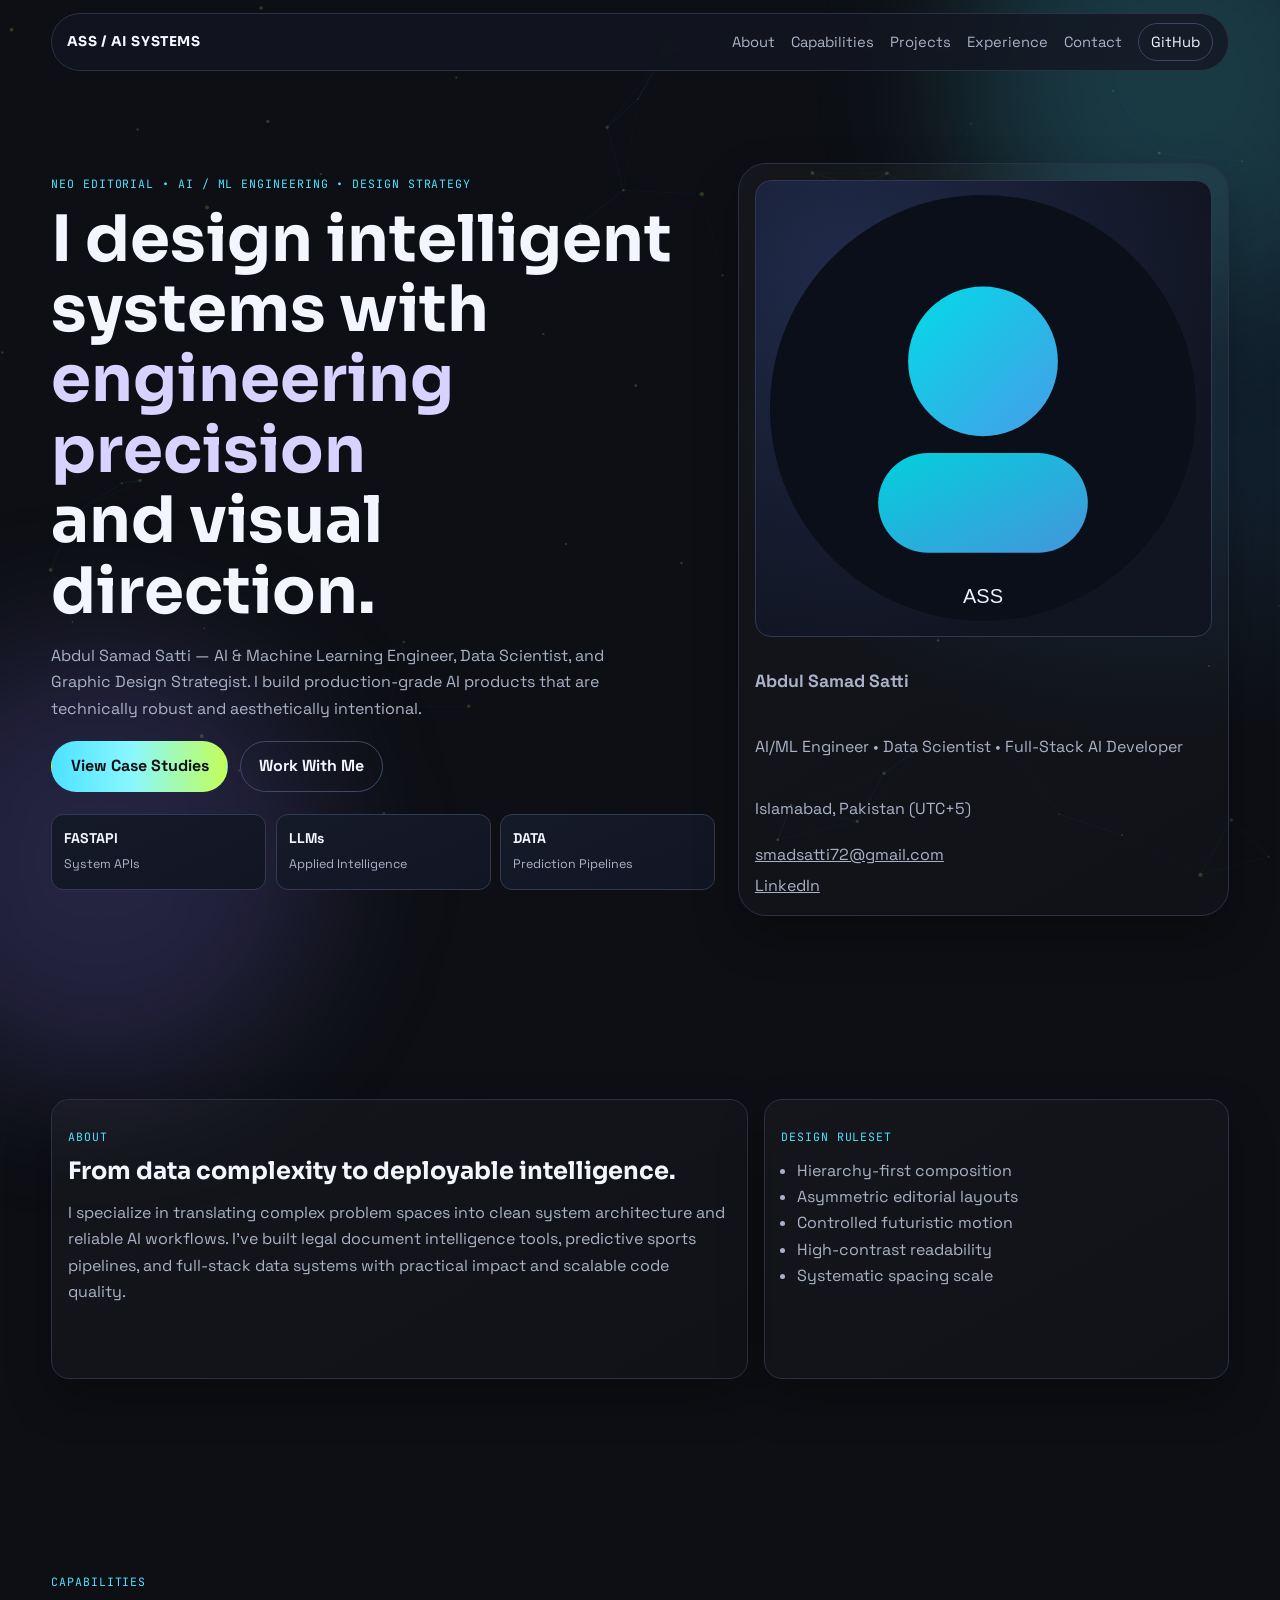
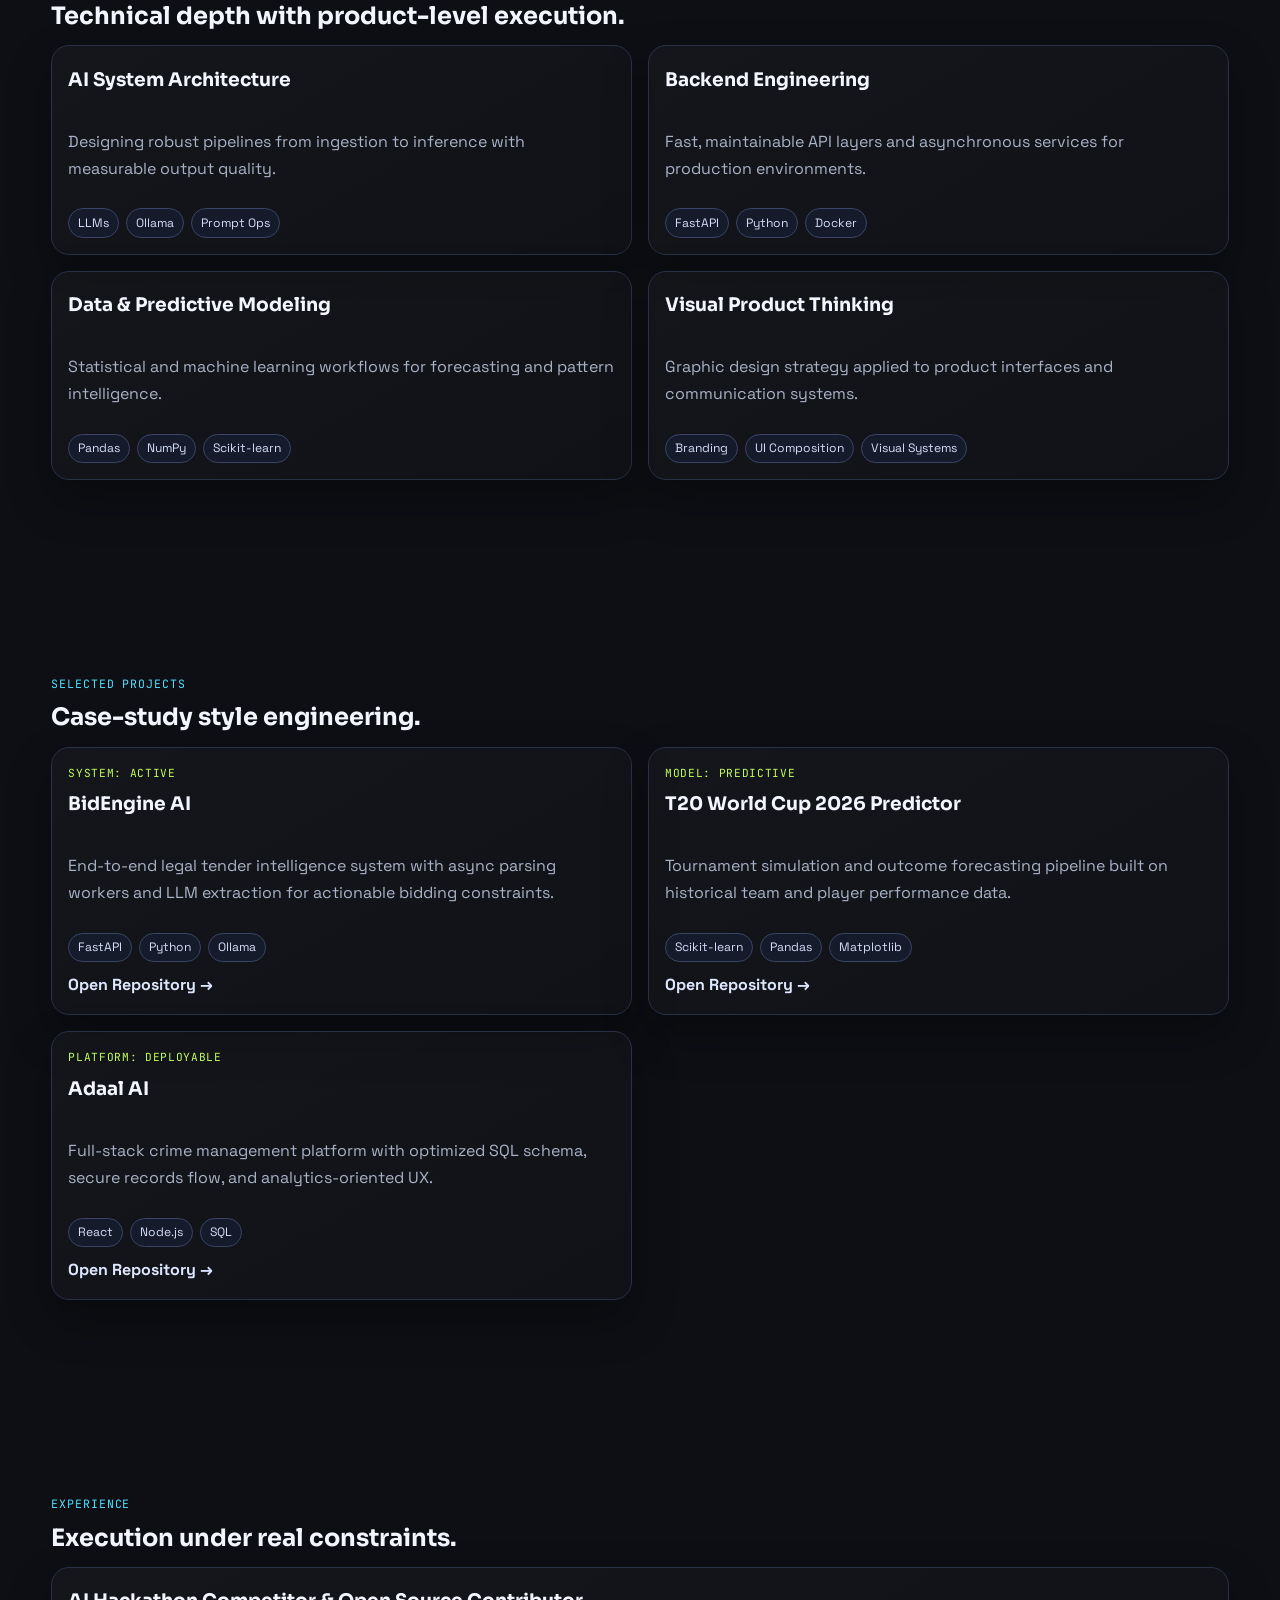
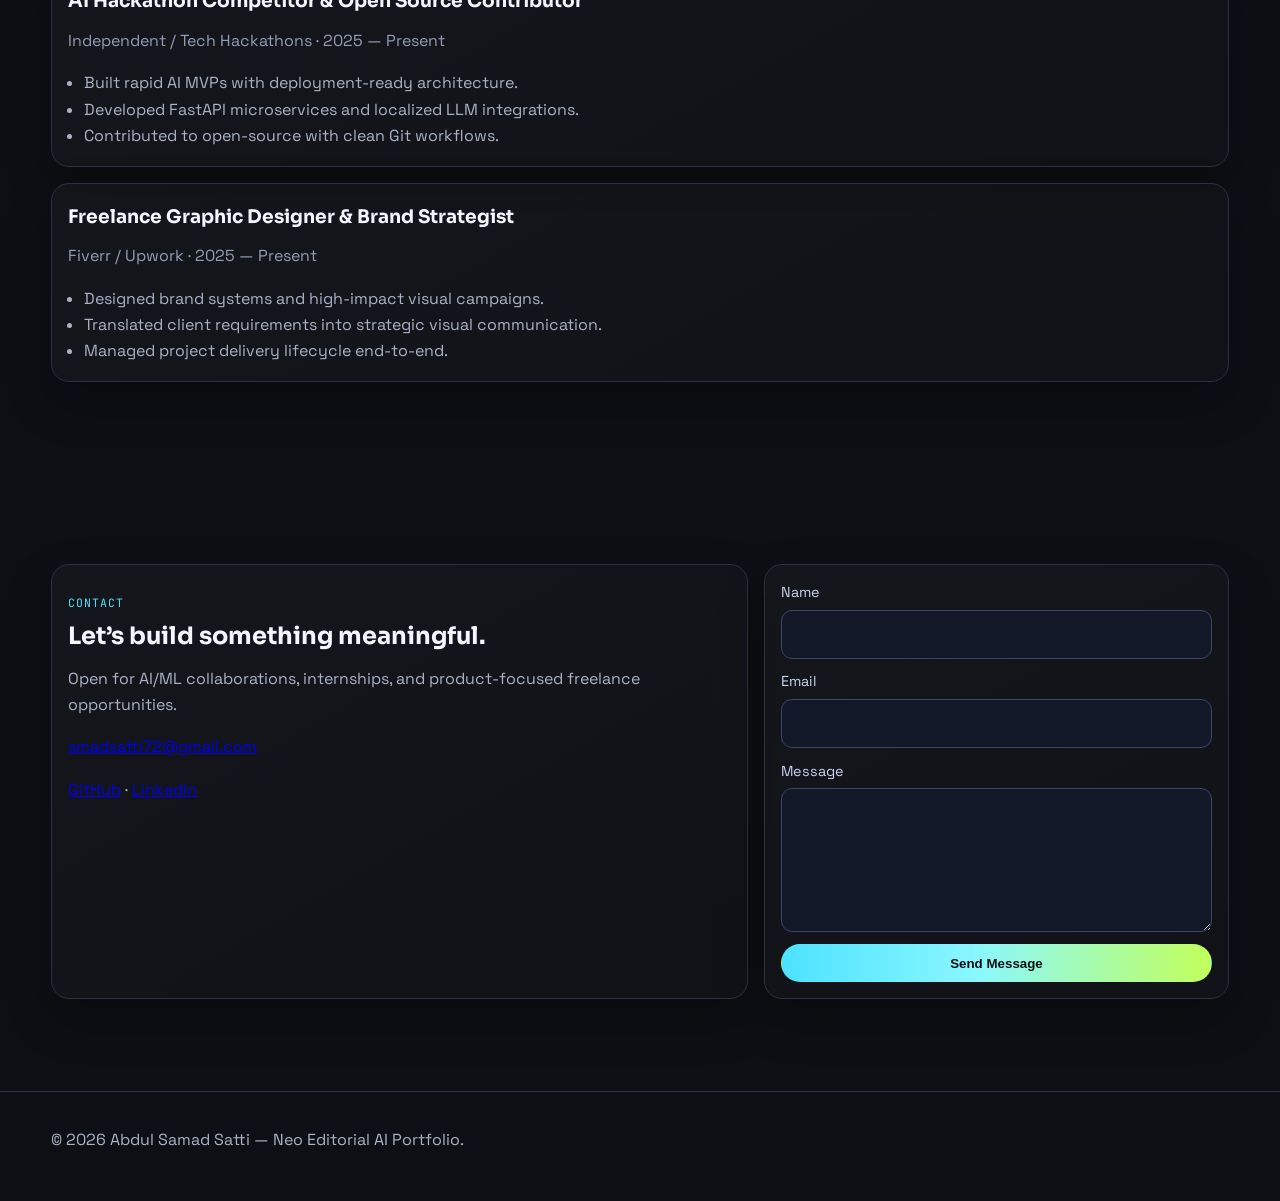
==== commit 22d4d179: "Replace theme with unique Neo Editorial AI design and upgraded composition/effects" ====
--- a/index.html
+++ b/index.html
@@ -3,175 +3,207 @@
   <head>
     <meta charset="UTF-8" />
     <meta name="viewport" content="width=device-width, initial-scale=1.0" />
-    <title>Abdul Samad Satti | AI & Machine Learning Engineer</title>
+    <title>Abdul Samad Satti — AI/ML Engineer & Designer</title>
     <meta
       name="description"
-      content="Premium portfolio of Abdul Samad Satti — AI & Machine Learning Engineer building scalable, production-ready intelligent systems."
+      content="Neo Editorial AI portfolio of Abdul Samad Satti. A unique blend of AI engineering, data systems, and visual design craft."
     />
-    <meta name="author" content="Abdul Samad Satti" />
-    <meta property="og:title" content="Abdul Samad Satti | AI & ML Engineer" />
+    <meta property="og:title" content="Abdul Samad Satti — Neo Editorial AI Portfolio" />
     <meta
       property="og:description"
-      content="Luxury minimal dark portfolio with subtle futuristic AI aesthetics."
+      content="AI/ML systems engineer + graphic design strategist. Distinctive portfolio experience."
     />
     <meta property="og:type" content="website" />
     <meta property="og:image" content="./assets/og-image.svg" />
     <meta name="twitter:card" content="summary_large_image" />
-    <meta name="theme-color" content="#0A0C12" />
+    <meta name="theme-color" content="#0d0f14" />
 
     <link rel="preconnect" href="https://fonts.googleapis.com" />
     <link rel="preconnect" href="https://fonts.gstatic.com" crossorigin />
     <link
-      href="https://fonts.googleapis.com/css2?family=Inter:wght@400;500;600;700;800&family=Manrope:wght@500;700;800&family=JetBrains+Mono:wght@500&display=swap"
+      href="https://fonts.googleapis.com/css2?family=Sora:wght@400;600;700;800&family=Space+Grotesk:wght@400;500;700&family=JetBrains+Mono:wght@500&display=swap"
       rel="stylesheet"
     />
     <link rel="stylesheet" href="styles.css" />
     <script defer src="script.js"></script>
   </head>
   <body>
-    <div class="noise" aria-hidden="true"></div>
-    <canvas id="orbital" aria-hidden="true"></canvas>
-
-    <header class="nav-wrap">
-      <nav class="nav glass" aria-label="Primary navigation">
-        <a class="brand" href="#hero">Abdul Samad Satti</a>
-        <button class="menu-btn" id="menuBtn" aria-label="Toggle menu" aria-expanded="false">☰</button>
-        <div class="nav-links" id="navLinks">
+    <div class="grain" aria-hidden="true"></div>
+    <canvas id="field" aria-hidden="true"></canvas>
+    <div class="glow glow-a" aria-hidden="true"></div>
+    <div class="glow glow-b" aria-hidden="true"></div>
+
+    <header class="header">
+      <div class="container nav-shell">
+        <a href="#home" class="logo">ASS / AI SYSTEMS</a>
+        <button id="menuBtn" class="menu-btn" aria-label="Toggle menu" aria-expanded="false">☰</button>
+        <nav id="menu" class="menu" aria-label="Primary">
           <a href="#about">About</a>
+          <a href="#capabilities">Capabilities</a>
           <a href="#projects">Projects</a>
           <a href="#experience">Experience</a>
           <a href="#contact">Contact</a>
-          <a class="btn mini" href="https://github.com/samadsatti72-cloud" target="_blank" rel="noreferrer"
+          <a href="https://github.com/samadsatti72-cloud" target="_blank" rel="noreferrer" class="pill"
             >GitHub</a
           >
-        </div>
-      </nav>
+        </nav>
+      </div>
     </header>
 
-    <main>
-      <section id="hero" class="hero section">
-        <div class="container hero-grid">
-          <div>
-            <p class="overline">AI / ML ENGINEERING PORTFOLIO</p>
+    <main id="home">
+      <section class="hero section">
+        <div class="container hero-layout">
+          <div class="hero-left">
+            <p class="kicker">NEO EDITORIAL • AI / ML ENGINEERING • DESIGN STRATEGY</p>
             <h1>
-              Luxury-grade design.<br />
-              <span>Production-grade intelligence.</span>
+              I design intelligent<br />
+              systems with <span>engineering precision</span><br />
+              and visual direction.
             </h1>
-            <p class="hero-copy">
-              I’m Abdul Samad Satti, an AI & Machine Learning Engineer focused on creating scalable systems,
-              robust APIs, and applied intelligence products that solve high-impact real-world problems.
-            </p>
-            <div class="hero-cta">
-              <a href="#projects" class="btn primary">Explore Projects</a>
-              <a href="#contact" class="btn secondary">Let’s Collaborate</a>
-            </div>
-            <div class="stat-row">
-              <article class="stat glass"><strong>3+</strong><span>Major AI Systems</span></article>
-              <article class="stat glass"><strong>FastAPI</strong><span>Backend Specialty</span></article>
-              <article class="stat glass"><strong>LLMs</strong><span>Applied Intelligence</span></article>
-            </div>
-          </div>
-
-          <aside class="hero-card glass">
-            <div class="profile-wrap">
+            <p class="intro">
+              Abdul Samad Satti — AI & Machine Learning Engineer, Data Scientist, and Graphic Design
+              Strategist. I build production-grade AI products that are technically robust and aesthetically
+              intentional.
+            </p>
+            <div class="cta-row">
+              <a href="#projects" class="btn btn-solid">View Case Studies</a>
+              <a href="#contact" class="btn btn-outline">Work With Me</a>
+            </div>
+
+            <div class="signal-strip">
+              <article><strong>FASTAPI</strong><span>System APIs</span></article>
+              <article><strong>LLMs</strong><span>Applied Intelligence</span></article>
+              <article><strong>DATA</strong><span>Prediction Pipelines</span></article>
+            </div>
+          </div>
+
+          <aside class="hero-right card">
+            <div class="portrait-wrap">
               <img src="./assets/profile.svg" alt="Abdul Samad Satti avatar" />
             </div>
-            <h2>Abdul Samad Satti</h2>
-            <p>AI & Machine Learning Engineer | Data Scientist | Full-Stack AI Developer</p>
+            <div class="id-grid">
+              <p class="name">Abdul Samad Satti</p>
+              <p class="role">AI/ML Engineer • Data Scientist • Full-Stack AI Developer</p>
+              <p>Islamabad, Pakistan (UTC+5)</p>
+              <a href="mailto:smadsatti72@gmail.com">smadsatti72@gmail.com</a>
+              <a href="https://www.linkedin.com/in/abdulsamadsatti/" target="_blank" rel="noreferrer"
+                >LinkedIn</a
+              >
+            </div>
+          </aside>
+        </div>
+      </section>
+
+      <section id="about" class="section">
+        <div class="container editorial-grid">
+          <article class="card block-lg">
+            <p class="eyebrow">ABOUT</p>
+            <h2>From data complexity to deployable intelligence.</h2>
+            <p>
+              I specialize in translating complex problem spaces into clean system architecture and reliable
+              AI workflows. I’ve built legal document intelligence tools, predictive sports pipelines, and
+              full-stack data systems with practical impact and scalable code quality.
+            </p>
+          </article>
+
+          <article class="card block-sm">
+            <p class="eyebrow">DESIGN RULESET</p>
             <ul>
-              <li>Islamabad, Pakistan (UTC+5)</li>
-              <li><a href="mailto:smadsatti72@gmail.com">smadsatti72@gmail.com</a></li>
-              <li>
-                <a href="https://www.linkedin.com/in/abdulsamadsatti/" target="_blank" rel="noreferrer"
-                  >LinkedIn Profile</a
-                >
-              </li>
+              <li>Hierarchy-first composition</li>
+              <li>Asymmetric editorial layouts</li>
+              <li>Controlled futuristic motion</li>
+              <li>High-contrast readability</li>
+              <li>Systematic spacing scale</li>
             </ul>
-          </aside>
-        </div>
-      </section>
-
-      <section id="about" class="section">
-        <div class="container split">
-          <article class="panel glass">
-            <h3>About</h3>
-            <p>
-              I am an aspiring Artificial Intelligence engineer and Data Scientist dedicated to building
-              intelligent, scalable solutions that bridge complex data and user-centric applications. From
-              legal-tender intelligence systems to predictive sports modeling and full-stack civic systems,
-              I focus on clean architecture, measurable impact, and deployable quality.
-            </p>
           </article>
-          <article class="panel glass">
-            <h3>Core Stack</h3>
-            <div class="stack-list">
-              <span>Python</span><span>FastAPI</span><span>LLMs</span><span>Ollama</span><span>Scikit-learn</span
-              ><span>Pandas</span><span>React</span><span>SQL</span><span>Docker</span><span>Vercel</span>
-            </div>
-          </article>
+        </div>
+      </section>
+
+      <section id="capabilities" class="section">
+        <div class="container">
+          <div class="section-head">
+            <p class="eyebrow">CAPABILITIES</p>
+            <h2>Technical depth with product-level execution.</h2>
+          </div>
+
+          <div class="caps">
+            <article class="card cap">
+              <h3>AI System Architecture</h3>
+              <p>Designing robust pipelines from ingestion to inference with measurable output quality.</p>
+              <div class="tags"><span>LLMs</span><span>Ollama</span><span>Prompt Ops</span></div>
+            </article>
+            <article class="card cap">
+              <h3>Backend Engineering</h3>
+              <p>Fast, maintainable API layers and asynchronous services for production environments.</p>
+              <div class="tags"><span>FastAPI</span><span>Python</span><span>Docker</span></div>
+            </article>
+            <article class="card cap">
+              <h3>Data & Predictive Modeling</h3>
+              <p>Statistical and machine learning workflows for forecasting and pattern intelligence.</p>
+              <div class="tags"><span>Pandas</span><span>NumPy</span><span>Scikit-learn</span></div>
+            </article>
+            <article class="card cap">
+              <h3>Visual Product Thinking</h3>
+              <p>Graphic design strategy applied to product interfaces and communication systems.</p>
+              <div class="tags"><span>Branding</span><span>UI Composition</span><span>Visual Systems</span></div>
+            </article>
+          </div>
         </div>
       </section>
 
       <section id="projects" class="section">
         <div class="container">
           <div class="section-head">
-            <h3>Selected Work</h3>
-            <p>Precision-built solutions at the intersection of AI, data, and product engineering.</p>
+            <p class="eyebrow">SELECTED PROJECTS</p>
+            <h2>Case-study style engineering.</h2>
           </div>
 
           <div class="projects">
-            <article class="project glass">
-              <div class="project-top">
-                <span class="chip">AI DOCUMENT INTELLIGENCE</span>
-                <span class="line"></span>
+            <article class="project card tilt">
+              <div class="project-head">
+                <span class="status">SYSTEM: ACTIVE</span>
+                <h3>BidEngine AI</h3>
               </div>
-              <h4>BidEngine AI</h4>
               <p>
-                Built an end-to-end tender parsing platform with asynchronous ingestion, background workers,
-                and LLM-driven extraction of legal constraints and bid requirements.
+                End-to-end legal tender intelligence system with async parsing workers and LLM extraction
+                for actionable bidding constraints.
               </p>
-              <div class="meta">
-                <span>FastAPI</span><span>Python</span><span>Ollama</span><span>Parsers</span>
+              <div class="meta"><span>FastAPI</span><span>Python</span><span>Ollama</span></div>
+              <a href="https://github.com/samadsatti72-cloud/BidEngine-AI" target="_blank" rel="noreferrer"
+                >Open Repository →</a
+              >
+            </article>
+
+            <article class="project card tilt">
+              <div class="project-head">
+                <span class="status">MODEL: PREDICTIVE</span>
+                <h3>T20 World Cup 2026 Predictor</h3>
               </div>
-              <a href="https://github.com/samadsatti72-cloud/BidEngine-AI" target="_blank" rel="noreferrer"
-                >View Repository →</a
-              >
-            </article>
-
-            <article class="project glass">
-              <div class="project-top">
-                <span class="chip">PREDICTIVE MODELING</span>
-                <span class="line"></span>
-              </div>
-              <h4>T20 World Cup 2026 Predictor</h4>
               <p>
-                Designed a simulation and prediction pipeline using historical metrics, team/player dynamics,
-                and ML-assisted tournament progression forecasting.
+                Tournament simulation and outcome forecasting pipeline built on historical team and player
+                performance data.
               </p>
-              <div class="meta">
-                <span>Python</span><span>Pandas</span><span>NumPy</span><span>Scikit-learn</span>
-              </div>
+              <div class="meta"><span>Scikit-learn</span><span>Pandas</span><span>Matplotlib</span></div>
               <a
                 href="https://github.com/samadsatti72-cloud/T20_WORLDCUP-2026-PREDICTOR"
                 target="_blank"
                 rel="noreferrer"
-                >View Repository →</a
-              >
-            </article>
-
-            <article class="project glass">
-              <div class="project-top">
-                <span class="chip">FULL-STACK SYSTEM</span>
-                <span class="line"></span>
+                >Open Repository →</a
+              >
+            </article>
+
+            <article class="project card tilt">
+              <div class="project-head">
+                <span class="status">PLATFORM: DEPLOYABLE</span>
+                <h3>Adaal AI</h3>
               </div>
-              <h4>Adaal AI</h4>
               <p>
-                Engineered a secure crime-management platform with optimized SQL architecture, streamlined
-                case indexing, and an analytics-focused React frontend.
+                Full-stack crime management platform with optimized SQL schema, secure records flow, and
+                analytics-oriented UX.
               </p>
-              <div class="meta"><span>React</span><span>Node.js</span><span>Express</span><span>SQL</span></div>
+              <div class="meta"><span>React</span><span>Node.js</span><span>SQL</span></div>
               <a href="https://github.com/samadsatti72-cloud/Adaal-AI" target="_blank" rel="noreferrer"
-                >View Repository →</a
+                >Open Repository →</a
               >
             </article>
           </div>
@@ -179,65 +211,67 @@
       </section>
 
       <section id="experience" class="section">
-        <div class="container timeline">
-          <h3>Experience</h3>
-          <article class="entry glass">
-            <div>
-              <h4>AI Hackathon Competitor & Open Source Contributor</h4>
+        <div class="container timeline-wrap">
+          <div class="section-head">
+            <p class="eyebrow">EXPERIENCE</p>
+            <h2>Execution under real constraints.</h2>
+          </div>
+
+          <div class="timeline">
+            <article class="card node">
+              <h3>AI Hackathon Competitor & Open Source Contributor</h3>
               <p class="muted">Independent / Tech Hackathons · 2025 — Present</p>
-            </div>
-            <ul>
-              <li>Shipped rapid AI MVPs under strict timelines with deployable architecture.</li>
-              <li>Developed FastAPI microservices and integrated localized LLM workflows.</li>
-              <li>Contributed to OSS projects using clean branching and collaborative Git strategy.</li>
-            </ul>
-          </article>
-
-          <article class="entry glass">
-            <div>
-              <h4>Freelance Graphic Designer & Brand Strategist</h4>
+              <ul>
+                <li>Built rapid AI MVPs with deployment-ready architecture.</li>
+                <li>Developed FastAPI microservices and localized LLM integrations.</li>
+                <li>Contributed to open-source with clean Git workflows.</li>
+              </ul>
+            </article>
+
+            <article class="card node">
+              <h3>Freelance Graphic Designer & Brand Strategist</h3>
               <p class="muted">Fiverr / Upwork · 2025 — Present</p>
-            </div>
-            <ul>
-              <li>Created complete brand identity systems and campaign-ready visual assets.</li>
-              <li>Worked with global clients to convert requirements into high-impact design outputs.</li>
-              <li>Managed timelines, communication loops, and delivery quality independently.</li>
-            </ul>
-          </article>
+              <ul>
+                <li>Designed brand systems and high-impact visual campaigns.</li>
+                <li>Translated client requirements into strategic visual communication.</li>
+                <li>Managed project delivery lifecycle end-to-end.</li>
+              </ul>
+            </article>
+          </div>
         </div>
       </section>
 
       <section id="contact" class="section">
-        <div class="container contact">
-          <article class="panel glass">
-            <h3>Contact</h3>
+        <div class="container contact-layout">
+          <article class="card contact-card">
+            <p class="eyebrow">CONTACT</p>
+            <h2>Let’s build something meaningful.</h2>
             <p>
-              Open to AI/ML internships, collaborations, and freelance opportunities. Let’s build intelligent
-              systems with real-world value.
+              Open for AI/ML collaborations, internships, and product-focused freelance opportunities.
             </p>
             <p><a href="mailto:smadsatti72@gmail.com">smadsatti72@gmail.com</a></p>
             <p>
-              <a href="https://github.com/samadsatti72-cloud" target="_blank" rel="noreferrer">GitHub</a>
-              ·
+              <a href="https://github.com/samadsatti72-cloud" target="_blank" rel="noreferrer">GitHub</a> ·
               <a href="https://www.linkedin.com/in/abdulsamadsatti/" target="_blank" rel="noreferrer"
                 >LinkedIn</a
               >
             </p>
           </article>
 
-          <form class="panel glass form" action="https://formspree.io/f/xblyznqr" method="POST">
-            <h3>Start a Conversation</h3>
+          <form class="card form" action="https://formspree.io/f/xblyznqr" method="POST">
             <label>Name<input type="text" name="name" required /></label>
             <label>Email<input type="email" name="email" required /></label>
             <label>Message<textarea name="message" rows="5" required></textarea></label>
-            <button class="btn primary" type="submit">Send Message</button>
+            <button type="submit" class="btn btn-solid">Send Message</button>
           </form>
         </div>
       </section>
     </main>
 
     <footer class="footer">
-      <p>© <span id="year"></span> Abdul Samad Satti — Designed with intent. Engineered for impact.</p>
+      <div class="container">
+        <p>© <span id="year"></span> Abdul Samad Satti — Neo Editorial AI Portfolio.</p>
+      </div>
     </footer>
   </body>
 </html>
--- a/styles.css
+++ b/styles.css
@@ -1,18 +1,16 @@
 :root {
-  --bg: #0a0c12;
-  --surface: #10131d;
-  --surface-2: #131826;
-  --text: #f5f7ff;
-  --muted: #a2adbf;
-  --line: #22283a;
-  --accent: #7c5cff;
-  --accent-2: #35d4ff;
-  --success: #56e39f;
+  --bg: #0d0f14;
+  --paper: #131722;
+  --paper-2: #171c2a;
+  --text: #f3f6ff;
+  --muted: #aab2c7;
+  --line: #2a3146;
+  --cyan: #4de2ff;
+  --violet: #8c7bff;
+  --acid: #c2ff5a;
   --radius: 18px;
   --radius-lg: 28px;
-  --container: min(1140px, 92vw);
-  --shadow-1: 0 14px 40px rgba(0, 0, 0, 0.35);
-  --shadow-2: 0 8px 30px rgba(53, 212, 255, 0.1);
+  --container: min(1180px, 92vw);
 }
 
 * {
@@ -26,80 +24,112 @@
 }
 
 body {
-  font-family: Inter, system-ui, -apple-system, Segoe UI, Roboto, sans-serif;
-  background: radial-gradient(1200px 800px at 80% -10%, #1a1f34 0%, var(--bg) 45%), var(--bg);
-  color: var(--text);
+  font-family: "Space Grotesk", Inter, system-ui, sans-serif;
+  color: var(--text);
+  background: radial-gradient(900px 600px at 15% -10%, #1f2038 0%, transparent 60%),
+    radial-gradient(700px 500px at 90% 10%, #132536 0%, transparent 60%), var(--bg);
   line-height: 1.65;
-  letter-spacing: 0.01em;
   overflow-x: hidden;
 }
 
-.noise {
+.grain {
   position: fixed;
   inset: 0;
+  z-index: -1;
   pointer-events: none;
-  opacity: 0.05;
-  z-index: -1;
-  background-image: radial-gradient(#fff 0.4px, transparent 0.4px);
+  background-image: radial-gradient(rgba(255, 255, 255, 0.08) 0.35px, transparent 0.35px);
   background-size: 4px 4px;
-}
-
-#orbital {
+  opacity: 0.08;
+}
+
+#field {
   position: fixed;
   inset: 0;
+  z-index: -2;
   width: 100%;
   height: 100%;
-  z-index: -2;
-  opacity: 0.35;
-}
-
-.glass {
-  background: linear-gradient(160deg, rgba(255, 255, 255, 0.04), rgba(255, 255, 255, 0.015));
-  border: 1px solid rgba(255, 255, 255, 0.08);
-  backdrop-filter: blur(10px);
-  box-shadow: var(--shadow-1), var(--shadow-2);
-}
-
-.nav-wrap {
+  opacity: 0.4;
+}
+
+.glow {
+  position: fixed;
+  width: 440px;
+  height: 440px;
+  border-radius: 50%;
+  filter: blur(70px);
+  z-index: -3;
+  pointer-events: none;
+}
+
+.glow-a {
+  background: #4de2ff33;
+  top: -140px;
+  right: -120px;
+}
+
+.glow-b {
+  background: #8c7bff30;
+  bottom: -180px;
+  left: -120px;
+}
+
+.container {
+  width: var(--container);
+  margin: 0 auto;
+}
+
+.section {
+  padding: 5.7rem 0;
+}
+
+.header {
   position: sticky;
-  top: 1rem;
-  z-index: 50;
-  display: flex;
-  justify-content: center;
-  padding: 1rem;
-}
-
-.nav {
-  width: var(--container);
+  top: 0.8rem;
+  z-index: 40;
+}
+
+.nav-shell {
+  background: rgba(19, 23, 34, 0.82);
+  border: 1px solid var(--line);
   border-radius: 999px;
+  margin-top: 0.8rem;
+  padding: 0.6rem 0.9rem;
   display: flex;
   align-items: center;
   justify-content: space-between;
-  padding: 0.7rem 0.9rem 0.7rem 1.1rem;
-}
-
-.brand {
+  backdrop-filter: blur(10px);
+}
+
+.logo {
+  text-decoration: none;
+  color: var(--text);
   font-weight: 700;
-  text-decoration: none;
-  color: var(--text);
-  font-family: Manrope, sans-serif;
-  letter-spacing: 0.02em;
-}
-
-.nav-links {
+  font-family: Sora, sans-serif;
+  letter-spacing: 0.04em;
+  font-size: 0.85rem;
+}
+
+.menu {
   display: flex;
   align-items: center;
-  gap: 1.1rem;
-}
-
-.nav-links a {
+  gap: 1rem;
+}
+
+.menu a {
   color: var(--muted);
   text-decoration: none;
-  font-weight: 500;
-}
-
-.nav-links a:hover {
-  color: var(--text);
+  font-size: 0.92rem;
+}
+
+.menu a:hover {
+  color: var(--text);
+}
+
+.pill {
+  border: 1px solid #3b4462;
+  border-radius: 999px;
+  padding: 0.35rem 0.75rem;
+  color: var(--text) !important;
 }
 
 .menu-btn {
@@ -110,239 +140,224 @@
   font-size: 1.35rem;
 }
 
-.section {
-  padding: 6rem 0;
-}
-
-.container {
-  width: var(--container);
-  margin: 0 auto;
-}
-
-.hero {
-  padding-top: 3.5rem;
-}
-
-.hero-grid {
-  display: grid;
-  grid-template-columns: 1.2fr 0.8fr;
-  gap: 2rem;
-  align-items: center;
-}
-
-.overline {
-  color: var(--accent-2);
-  font: 600 0.78rem/1.2 "JetBrains Mono", monospace;
+.hero-layout {
+  display: grid;
+  grid-template-columns: 1.15fr 0.85fr;
+  gap: 1.4rem;
+  align-items: stretch;
+}
+
+.kicker,
+.eyebrow {
+  font-family: "JetBrains Mono", monospace;
+  text-transform: uppercase;
   letter-spacing: 0.08em;
-  text-transform: uppercase;
+  color: var(--cyan);
+  font-size: 0.72rem;
+}
+
+h1,
+h2,
+h3 {
+  font-family: Sora, sans-serif;
+  line-height: 1.1;
+  margin: 0.45rem 0 0.8rem;
 }
 
 h1 {
-  font: 800 clamp(2rem, 5.4vw, 4rem) / 1.08 Manrope, Inter, sans-serif;
-  margin: 0.4rem 0 1rem;
+  font-size: clamp(2rem, 5vw, 4rem);
   max-width: 16ch;
 }
 
 h1 span {
-  color: #d7dcff;
-}
-
-.hero-copy {
+  color: #d7d2ff;
+}
+
+.intro {
   color: var(--muted);
-  max-width: 62ch;
-  font-size: 1.04rem;
-}
-
-.hero-cta {
+  max-width: 60ch;
+}
+
+.cta-row {
   display: flex;
-  gap: 0.75rem;
+  gap: 0.72rem;
+  margin-top: 1.2rem;
   flex-wrap: wrap;
-  margin-top: 1.4rem;
 }
 
 .btn {
-  border: 0;
+  text-decoration: none;
   border-radius: 999px;
-  padding: 0.72rem 1.2rem;
-  font-weight: 600;
-  text-decoration: none;
-  transition: transform 0.2s ease, opacity 0.2s ease, box-shadow 0.2s ease;
-  display: inline-flex;
-  align-items: center;
-  justify-content: center;
+  padding: 0.68rem 1.15rem;
+  font-weight: 700;
+  border: 1px solid transparent;
+  transition: transform 0.2s ease, box-shadow 0.2s ease;
+  cursor: pointer;
 }
 
 .btn:hover {
   transform: translateY(-1px);
 }
 
-.btn.primary {
-  background: linear-gradient(90deg, var(--accent), var(--accent-2));
-  color: #0b0d14;
-}
-
-.btn.secondary {
-  color: var(--text);
-  border: 1px solid #333e5d;
-}
-
-.btn.mini {
-  padding: 0.45rem 0.9rem;
-  background: #1b2033;
-  color: var(--text) !important;
-  border: 1px solid #2a3250;
-}
-
-.stat-row {
-  margin-top: 1.6rem;
+.btn-solid {
+  background: linear-gradient(90deg, var(--cyan), #89f7ff 45%, var(--acid));
+  color: #0b1015;
+}
+
+.btn-outline {
+  color: var(--text);
+  border-color: #404a67;
+  background: transparent;
+}
+
+.signal-strip {
+  margin-top: 1.4rem;
   display: grid;
   grid-template-columns: repeat(3, 1fr);
+  gap: 0.6rem;
+}
+
+.signal-strip article {
+  border: 1px solid #313a55;
+  background: linear-gradient(155deg, #151a28, #121624);
+  border-radius: 12px;
+  padding: 0.75rem;
+}
+
+.signal-strip strong {
+  display: block;
+  font-size: 0.88rem;
+}
+
+.signal-strip span {
+  font-size: 0.78rem;
+  color: var(--muted);
+}
+
+.card {
+  background: linear-gradient(150deg, rgba(255, 255, 255, 0.03), rgba(255, 255, 255, 0.015));
+  border: 1px solid var(--line);
+  border-radius: var(--radius);
+  padding: 1rem;
+  box-shadow: 0 20px 45px rgba(0, 0, 0, 0.3);
+}
+
+.hero-right {
+  border-radius: var(--radius-lg);
+  display: grid;
   gap: 0.8rem;
 }
 
-.stat {
-  border-radius: 14px;
-  padding: 0.8rem;
-}
-
-.stat strong {
+.portrait-wrap {
+  border-radius: 16px;
+  border: 1px solid #303856;
+  background: radial-gradient(circle at 20% 20%, #202a49 0%, #111522 75%);
+  padding: 0.9rem;
+}
+
+.portrait-wrap img {
+  width: 100%;
+  border-radius: 12px;
   display: block;
-  font-size: 1.05rem;
-}
-
-.stat span {
-  color: var(--muted);
-  font-size: 0.85rem;
-}
-
-.hero-card {
-  border-radius: var(--radius-lg);
-  padding: 1.25rem;
-}
-
-.profile-wrap {
-  border-radius: 20px;
-  background: linear-gradient(180deg, #181f35, #121722);
-  border: 1px solid #2c3550;
-  padding: 1rem;
-}
-
-.profile-wrap img {
-  width: 100%;
-  border-radius: 16px;
-}
-
-.hero-card h2 {
-  margin: 1rem 0 0.35rem;
-  font-size: 1.2rem;
-}
-
-.hero-card p,
-.hero-card li,
-.hero-card a {
-  color: var(--muted);
-}
-
-.hero-card ul {
-  margin: 0.75rem 0 0;
-  padding-left: 1rem;
-}
-
-.split,
-.contact {
-  display: grid;
-  grid-template-columns: 1fr 1fr;
-  gap: 1rem;
-}
-
-.panel {
-  border-radius: var(--radius);
-  padding: 1.2rem;
-}
-
-h3 {
-  font: 750 clamp(1.4rem, 2.2vw, 2rem) / 1.18 Manrope, Inter, sans-serif;
-  margin: 0 0 0.7rem;
-}
-
-.section-head p,
+}
+
+.id-grid {
+  display: grid;
+  gap: 0.25rem;
+}
+
+.name {
+  font-size: 1.1rem;
+  font-weight: 700;
+}
+
+.role,
+.id-grid p,
+.id-grid a,
 p,
 li {
   color: var(--muted);
 }
 
-.stack-list {
-  display: flex;
-  flex-wrap: wrap;
-  gap: 0.5rem;
-}
-
-.stack-list span {
-  border: 1px solid #2e3858;
-  background: #12192a;
-  color: #dce3ff;
-  padding: 0.32rem 0.62rem;
-  border-radius: 999px;
-  font-size: 0.84rem;
-}
-
+.id-grid a {
+  width: fit-content;
+}
+
+.editorial-grid,
+.contact-layout {
+  display: grid;
+  grid-template-columns: 1.2fr 0.8fr;
+  gap: 1rem;
+}
+
+.block-lg {
+  min-height: 280px;
+}
+
+.block-sm ul {
+  margin: 0;
+  padding-left: 1rem;
+}
+
+.section-head {
+  margin-bottom: 1rem;
+}
+
+.caps,
 .projects {
-  margin-top: 1.15rem;
-  display: grid;
-  grid-template-columns: repeat(3, minmax(0, 1fr));
+  display: grid;
+  grid-template-columns: repeat(2, minmax(0, 1fr));
   gap: 1rem;
 }
 
+.cap,
 .project {
-  border-radius: var(--radius);
-  padding: 1rem;
-  display: flex;
-  flex-direction: column;
-  gap: 0.9rem;
-}
-
-.project-top {
-  display: flex;
-  align-items: center;
+  display: grid;
   gap: 0.65rem;
 }
 
-.chip {
-  font: 600 0.68rem/1.1 "JetBrains Mono", monospace;
-  color: var(--success);
-  letter-spacing: 0.04em;
-}
-
-.line {
-  height: 1px;
-  flex: 1;
-  background: linear-gradient(90deg, #2f3e66, transparent);
-}
-
-.project h4 {
-  margin: 0;
-  font-size: 1.15rem;
-}
-
+.tags,
 .meta {
   display: flex;
   flex-wrap: wrap;
   gap: 0.45rem;
 }
 
+.tags span,
 .meta span {
-  font-size: 0.75rem;
-  color: #cad4f2;
-  border: 1px solid #313d60;
-  background: #121a2a;
+  font-size: 0.76rem;
+  border: 1px solid #3a4566;
   border-radius: 999px;
-  padding: 0.22rem 0.52rem;
+  padding: 0.22rem 0.56rem;
+  color: #d5def8;
+  background: #151b2a;
+}
+
+.project-head {
+  display: grid;
+  gap: 0.28rem;
+}
+
+.status {
+  color: var(--acid);
+  font-size: 0.7rem;
+  letter-spacing: 0.06em;
+  font-family: "JetBrains Mono", monospace;
 }
 
 .project a {
-  color: #dfe8ff;
+  color: #dfe7ff;
   text-decoration: none;
-  font-weight: 600;
+  font-weight: 700;
+}
+
+.tilt {
+  transform-style: preserve-3d;
+  transition: transform 0.22s ease;
+}
+
+.tilt:hover {
+  transform: rotateX(2deg) rotateY(-2deg) translateY(-2px);
 }
 
 .timeline {
@@ -350,90 +365,85 @@
   gap: 1rem;
 }
 
-.entry {
-  border-radius: var(--radius);
-  padding: 1.15rem;
-}
-
-.entry ul {
-  margin: 0.4rem 0 0;
+.node ul {
+  margin: 0.35rem 0 0;
+  padding-left: 1rem;
 }
 
 .muted {
-  color: #8f9cb3;
+  color: #939db8;
 }
 
 .form {
   display: grid;
-  gap: 0.75rem;
+  gap: 0.72rem;
 }
 
 label {
   display: grid;
-  gap: 0.35rem;
-  color: #cad2e8;
-  font-size: 0.92rem;
+  gap: 0.32rem;
+  font-size: 0.9rem;
+  color: #c9d4f2;
 }
 
 input,
 textarea {
   width: 100%;
-  background: #111829;
-  color: #f4f7ff;
-  border: 1px solid #2d3957;
-  border-radius: 12px;
-  padding: 0.7rem 0.8rem;
+  border: 1px solid #3a4668;
+  border-radius: 11px;
+  padding: 0.72rem 0.8rem;
+  background: #121828;
+  color: var(--text);
   font: inherit;
 }
 
 input:focus,
 textarea:focus {
   outline: none;
-  border-color: var(--accent-2);
-  box-shadow: 0 0 0 3px #35d4ff22;
+  border-color: var(--cyan);
+  box-shadow: 0 0 0 3px #4de2ff2b;
 }
 
 .footer {
-  border-top: 1px solid #22283b;
-  margin-top: 2rem;
-  padding: 1.2rem;
-  text-align: center;
-  color: #8c97ad;
-}
-
-@media (max-width: 1024px) {
-  .hero-grid,
-  .split,
-  .contact,
+  border-top: 1px solid #2b3348;
+  padding: 1.2rem 0 2rem;
+  color: #8f9ab6;
+}
+
+@media (max-width: 980px) {
+  .hero-layout,
+  .editorial-grid,
+  .contact-layout,
+  .caps,
   .projects {
     grid-template-columns: 1fr;
   }
 
-  .stat-row {
+  .signal-strip {
     grid-template-columns: 1fr;
   }
 }
 
-@media (max-width: 820px) {
+@media (max-width: 860px) {
   .menu-btn {
     display: block;
   }
 
-  .nav {
-    border-radius: 20px;
-    align-items: flex-start;
-    gap: 0.6rem;
-  }
-
-  .nav-links {
+  .menu {
     display: none;
     width: 100%;
+    padding-top: 0.5rem;
     flex-direction: column;
     align-items: flex-start;
-    padding-top: 0.4rem;
-  }
-
-  .nav-links.open {
+  }
+
+  .menu.open {
     display: flex;
   }
-}
+
+  .nav-shell {
+    border-radius: 16px;
+    align-items: flex-start;
+    flex-wrap: wrap;
+  }
+}
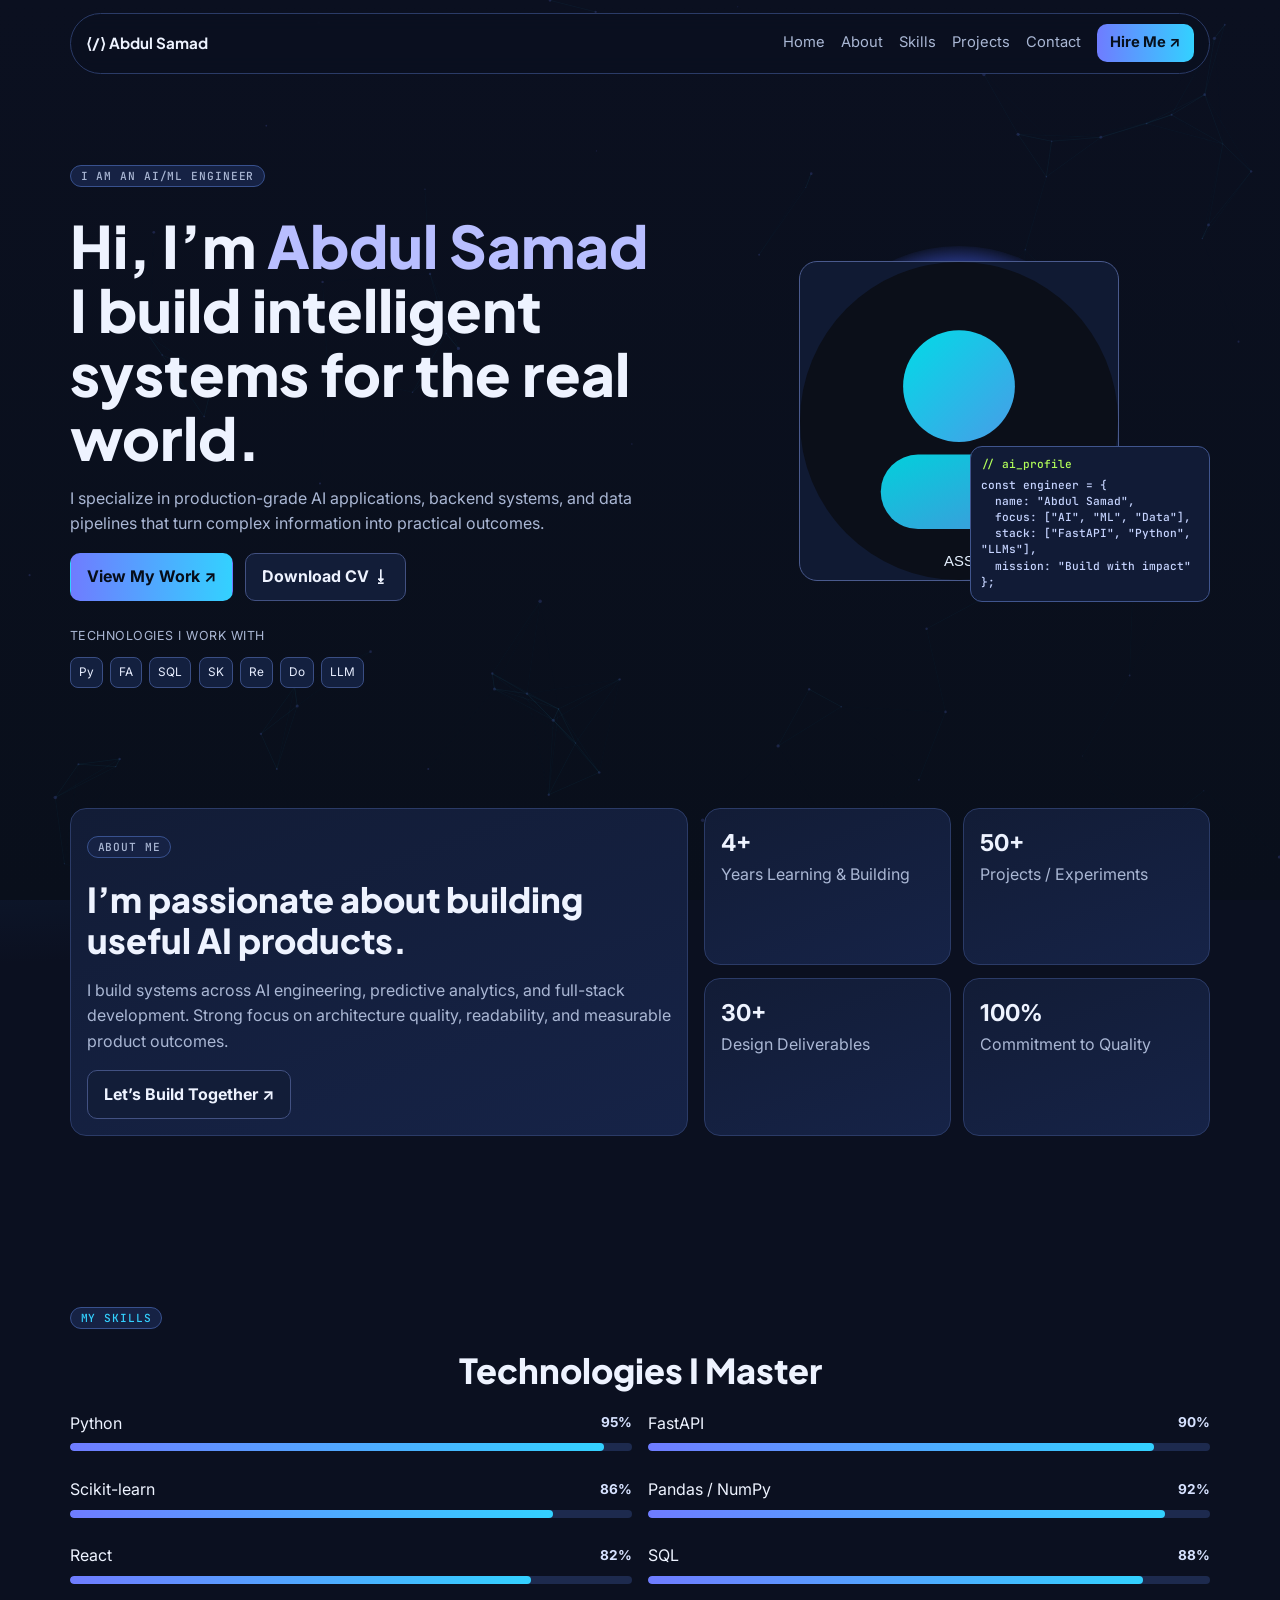
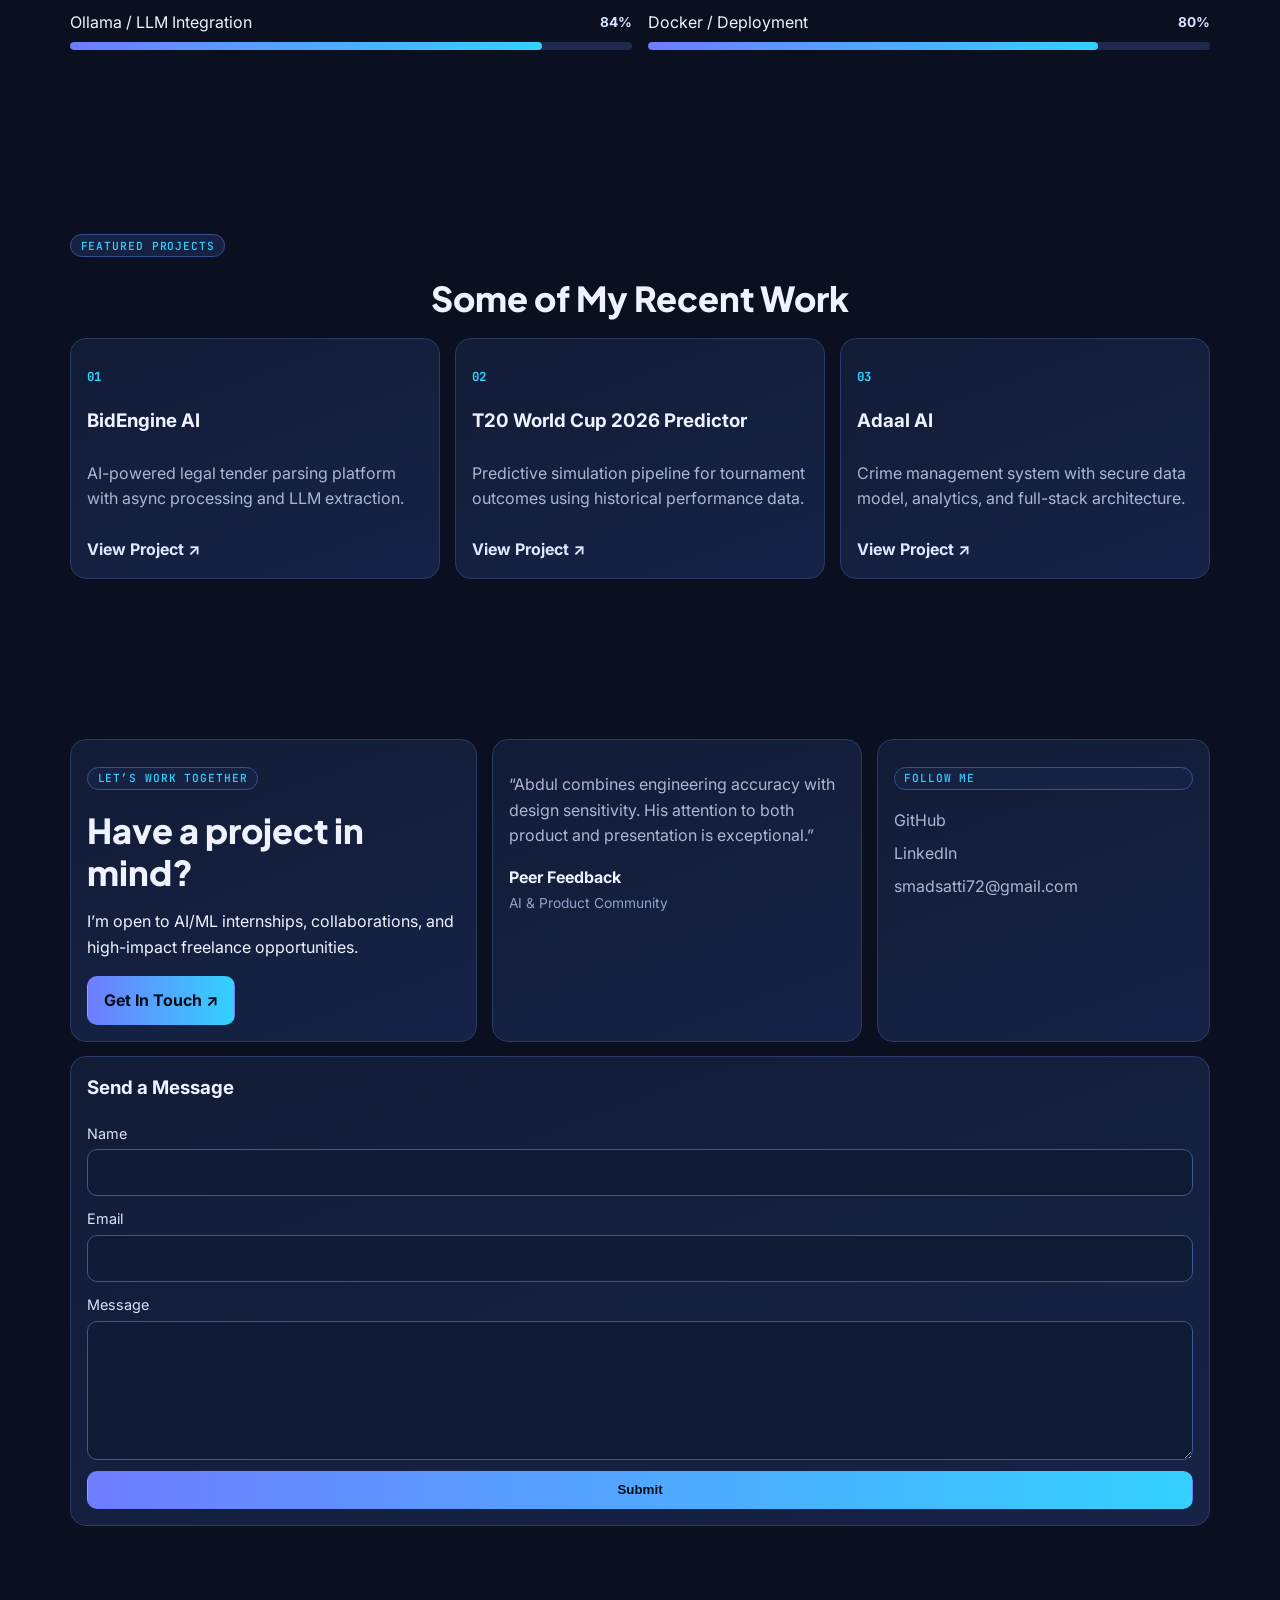
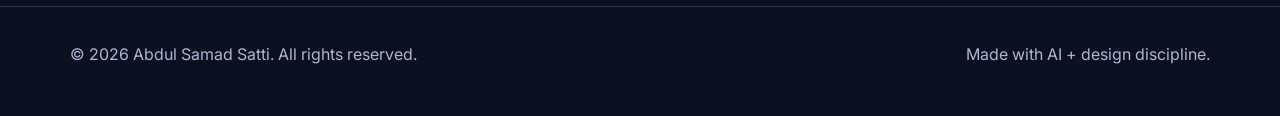
==== commit 99c79943: "Implement full reference-based portfolio redesign with new color theory and improved composition" ====
--- a/index.html
+++ b/index.html
@@ -3,274 +3,223 @@
   <head>
     <meta charset="UTF-8" />
     <meta name="viewport" content="width=device-width, initial-scale=1.0" />
-    <title>Abdul Samad Satti — AI/ML Engineer & Designer</title>
+    <title>Abdul Samad Satti | AI/ML Engineer Portfolio</title>
     <meta
       name="description"
-      content="Neo Editorial AI portfolio of Abdul Samad Satti. A unique blend of AI engineering, data systems, and visual design craft."
+      content="Portfolio of Abdul Samad Satti — AI & Machine Learning Engineer, Data Scientist, and Full-Stack AI Developer."
     />
-    <meta property="og:title" content="Abdul Samad Satti — Neo Editorial AI Portfolio" />
+    <meta property="og:title" content="Abdul Samad Satti | AI/ML Engineer" />
     <meta
       property="og:description"
-      content="AI/ML systems engineer + graphic design strategist. Distinctive portfolio experience."
+      content="Reference-inspired premium dark UI portfolio with AI engineering focus."
     />
     <meta property="og:type" content="website" />
     <meta property="og:image" content="./assets/og-image.svg" />
     <meta name="twitter:card" content="summary_large_image" />
-    <meta name="theme-color" content="#0d0f14" />
+    <meta name="theme-color" content="#0B1020" />
 
     <link rel="preconnect" href="https://fonts.googleapis.com" />
     <link rel="preconnect" href="https://fonts.gstatic.com" crossorigin />
     <link
-      href="https://fonts.googleapis.com/css2?family=Sora:wght@400;600;700;800&family=Space+Grotesk:wght@400;500;700&family=JetBrains+Mono:wght@500&display=swap"
+      href="https://fonts.googleapis.com/css2?family=Inter:wght@400;500;600;700;800&family=Plus+Jakarta+Sans:wght@600;700;800&family=JetBrains+Mono:wght@500&display=swap"
       rel="stylesheet"
     />
+
     <link rel="stylesheet" href="styles.css" />
     <script defer src="script.js"></script>
   </head>
   <body>
-    <div class="grain" aria-hidden="true"></div>
-    <canvas id="field" aria-hidden="true"></canvas>
-    <div class="glow glow-a" aria-hidden="true"></div>
-    <div class="glow glow-b" aria-hidden="true"></div>
+    <div class="bg-gradient" aria-hidden="true"></div>
+    <canvas id="stars" aria-hidden="true"></canvas>
 
     <header class="header">
       <div class="container nav-shell">
-        <a href="#home" class="logo">ASS / AI SYSTEMS</a>
+        <a href="#home" class="logo">⟨/⟩ Abdul Samad</a>
+
         <button id="menuBtn" class="menu-btn" aria-label="Toggle menu" aria-expanded="false">☰</button>
-        <nav id="menu" class="menu" aria-label="Primary">
+
+        <nav id="menu" class="menu" aria-label="Main navigation">
+          <a href="#home">Home</a>
           <a href="#about">About</a>
-          <a href="#capabilities">Capabilities</a>
+          <a href="#skills">Skills</a>
           <a href="#projects">Projects</a>
-          <a href="#experience">Experience</a>
           <a href="#contact">Contact</a>
-          <a href="https://github.com/samadsatti72-cloud" target="_blank" rel="noreferrer" class="pill"
-            >GitHub</a
-          >
+          <a class="hire-btn" href="#contact">Hire Me ↗</a>
         </nav>
       </div>
     </header>
 
     <main id="home">
       <section class="hero section">
-        <div class="container hero-layout">
-          <div class="hero-left">
-            <p class="kicker">NEO EDITORIAL • AI / ML ENGINEERING • DESIGN STRATEGY</p>
+        <div class="container hero-grid">
+          <div class="hero-copy">
+            <p class="badge">I AM AN AI/ML ENGINEER</p>
             <h1>
-              I design intelligent<br />
-              systems with <span>engineering precision</span><br />
-              and visual direction.
+              Hi, I’m <span>Abdul Samad</span><br />
+              I build intelligent systems for the real world.
             </h1>
-            <p class="intro">
-              Abdul Samad Satti — AI & Machine Learning Engineer, Data Scientist, and Graphic Design
-              Strategist. I build production-grade AI products that are technically robust and aesthetically
-              intentional.
+            <p>
+              I specialize in production-grade AI applications, backend systems, and data pipelines that
+              turn complex information into practical outcomes.
             </p>
-            <div class="cta-row">
-              <a href="#projects" class="btn btn-solid">View Case Studies</a>
-              <a href="#contact" class="btn btn-outline">Work With Me</a>
-            </div>
-
-            <div class="signal-strip">
-              <article><strong>FASTAPI</strong><span>System APIs</span></article>
-              <article><strong>LLMs</strong><span>Applied Intelligence</span></article>
-              <article><strong>DATA</strong><span>Prediction Pipelines</span></article>
-            </div>
-          </div>
-
-          <aside class="hero-right card">
-            <div class="portrait-wrap">
-              <img src="./assets/profile.svg" alt="Abdul Samad Satti avatar" />
-            </div>
-            <div class="id-grid">
-              <p class="name">Abdul Samad Satti</p>
-              <p class="role">AI/ML Engineer • Data Scientist • Full-Stack AI Developer</p>
-              <p>Islamabad, Pakistan (UTC+5)</p>
-              <a href="mailto:smadsatti72@gmail.com">smadsatti72@gmail.com</a>
-              <a href="https://www.linkedin.com/in/abdulsamadsatti/" target="_blank" rel="noreferrer"
-                >LinkedIn</a
+
+            <div class="hero-actions">
+              <a href="#projects" class="btn btn-solid">View My Work ↗</a>
+              <a href="./assets/Abdul_Samad_Satti_Resume_OnePager.md" class="btn btn-outline" download
+                >Download CV ⭳</a
+              >
+            </div>
+
+            <div class="tech-row">
+              <span>TECHNOLOGIES I WORK WITH</span>
+              <div class="tech-icons">
+                <i>Py</i><i>FA</i><i>SQL</i><i>SK</i><i>Re</i><i>Do</i><i>LLM</i>
+              </div>
+            </div>
+          </div>
+
+          <aside class="hero-visual">
+            <div class="circle-glow"></div>
+            <img src="./assets/profile.svg" alt="Abdul Samad Satti profile" class="profile" />
+            <div class="code-card">
+              <p>// ai_profile</p>
+              <pre>
+const engineer = {
+  name: "Abdul Samad",
+  focus: ["AI", "ML", "Data"],
+  stack: ["FastAPI", "Python", "LLMs"],
+  mission: "Build with impact"
+};</pre
               >
             </div>
           </aside>
         </div>
       </section>
 
-      <section id="about" class="section">
-        <div class="container editorial-grid">
-          <article class="card block-lg">
-            <p class="eyebrow">ABOUT</p>
-            <h2>From data complexity to deployable intelligence.</h2>
+      <section id="about" class="section about">
+        <div class="container about-grid">
+          <article class="panel about-text">
+            <p class="mini">ABOUT ME</p>
+            <h2>I’m passionate about building useful AI products.</h2>
             <p>
-              I specialize in translating complex problem spaces into clean system architecture and reliable
-              AI workflows. I’ve built legal document intelligence tools, predictive sports pipelines, and
-              full-stack data systems with practical impact and scalable code quality.
+              I build systems across AI engineering, predictive analytics, and full-stack development.
+              Strong focus on architecture quality, readability, and measurable product outcomes.
             </p>
-          </article>
-
-          <article class="card block-sm">
-            <p class="eyebrow">DESIGN RULESET</p>
-            <ul>
-              <li>Hierarchy-first composition</li>
-              <li>Asymmetric editorial layouts</li>
-              <li>Controlled futuristic motion</li>
-              <li>High-contrast readability</li>
-              <li>Systematic spacing scale</li>
-            </ul>
-          </article>
-        </div>
-      </section>
-
-      <section id="capabilities" class="section">
+            <a href="#contact" class="btn btn-outline">Let’s Build Together ↗</a>
+          </article>
+
+          <div class="stats-grid">
+            <article class="panel stat"><strong>4+</strong><span>Years Learning & Building</span></article>
+            <article class="panel stat"><strong>50+</strong><span>Projects / Experiments</span></article>
+            <article class="panel stat"><strong>30+</strong><span>Design Deliverables</span></article>
+            <article class="panel stat"><strong>100%</strong><span>Commitment to Quality</span></article>
+          </div>
+        </div>
+      </section>
+
+      <section id="skills" class="section">
         <div class="container">
-          <div class="section-head">
-            <p class="eyebrow">CAPABILITIES</p>
-            <h2>Technical depth with product-level execution.</h2>
-          </div>
-
-          <div class="caps">
-            <article class="card cap">
-              <h3>AI System Architecture</h3>
-              <p>Designing robust pipelines from ingestion to inference with measurable output quality.</p>
-              <div class="tags"><span>LLMs</span><span>Ollama</span><span>Prompt Ops</span></div>
-            </article>
-            <article class="card cap">
-              <h3>Backend Engineering</h3>
-              <p>Fast, maintainable API layers and asynchronous services for production environments.</p>
-              <div class="tags"><span>FastAPI</span><span>Python</span><span>Docker</span></div>
-            </article>
-            <article class="card cap">
-              <h3>Data & Predictive Modeling</h3>
-              <p>Statistical and machine learning workflows for forecasting and pattern intelligence.</p>
-              <div class="tags"><span>Pandas</span><span>NumPy</span><span>Scikit-learn</span></div>
-            </article>
-            <article class="card cap">
-              <h3>Visual Product Thinking</h3>
-              <p>Graphic design strategy applied to product interfaces and communication systems.</p>
-              <div class="tags"><span>Branding</span><span>UI Composition</span><span>Visual Systems</span></div>
-            </article>
+          <p class="mini center">MY SKILLS</p>
+          <h2 class="center">Technologies I Master</h2>
+
+          <div class="skills-grid">
+            <article class="skill"><span>Python</span><b>95%</b><i style="--w:95%"></i></article>
+            <article class="skill"><span>FastAPI</span><b>90%</b><i style="--w:90%"></i></article>
+            <article class="skill"><span>Scikit-learn</span><b>86%</b><i style="--w:86%"></i></article>
+            <article class="skill"><span>Pandas / NumPy</span><b>92%</b><i style="--w:92%"></i></article>
+            <article class="skill"><span>React</span><b>82%</b><i style="--w:82%"></i></article>
+            <article class="skill"><span>SQL</span><b>88%</b><i style="--w:88%"></i></article>
+            <article class="skill"><span>Ollama / LLM Integration</span><b>84%</b><i style="--w:84%"></i></article>
+            <article class="skill"><span>Docker / Deployment</span><b>80%</b><i style="--w:80%"></i></article>
           </div>
         </div>
       </section>
 
       <section id="projects" class="section">
         <div class="container">
-          <div class="section-head">
-            <p class="eyebrow">SELECTED PROJECTS</p>
-            <h2>Case-study style engineering.</h2>
-          </div>
-
-          <div class="projects">
-            <article class="project card tilt">
-              <div class="project-head">
-                <span class="status">SYSTEM: ACTIVE</span>
-                <h3>BidEngine AI</h3>
-              </div>
-              <p>
-                End-to-end legal tender intelligence system with async parsing workers and LLM extraction
-                for actionable bidding constraints.
-              </p>
-              <div class="meta"><span>FastAPI</span><span>Python</span><span>Ollama</span></div>
+          <p class="mini center">FEATURED PROJECTS</p>
+          <h2 class="center">Some of My Recent Work</h2>
+
+          <div class="project-grid">
+            <article class="project-card panel">
+              <p class="index">01</p>
+              <h3>BidEngine AI</h3>
+              <p>AI-powered legal tender parsing platform with async processing and LLM extraction.</p>
               <a href="https://github.com/samadsatti72-cloud/BidEngine-AI" target="_blank" rel="noreferrer"
-                >Open Repository →</a
+                >View Project ↗</a
               >
             </article>
 
-            <article class="project card tilt">
-              <div class="project-head">
-                <span class="status">MODEL: PREDICTIVE</span>
-                <h3>T20 World Cup 2026 Predictor</h3>
-              </div>
-              <p>
-                Tournament simulation and outcome forecasting pipeline built on historical team and player
-                performance data.
-              </p>
-              <div class="meta"><span>Scikit-learn</span><span>Pandas</span><span>Matplotlib</span></div>
+            <article class="project-card panel">
+              <p class="index">02</p>
+              <h3>T20 World Cup 2026 Predictor</h3>
+              <p>Predictive simulation pipeline for tournament outcomes using historical performance data.</p>
               <a
                 href="https://github.com/samadsatti72-cloud/T20_WORLDCUP-2026-PREDICTOR"
                 target="_blank"
                 rel="noreferrer"
-                >Open Repository →</a
+                >View Project ↗</a
               >
             </article>
 
-            <article class="project card tilt">
-              <div class="project-head">
-                <span class="status">PLATFORM: DEPLOYABLE</span>
-                <h3>Adaal AI</h3>
-              </div>
-              <p>
-                Full-stack crime management platform with optimized SQL schema, secure records flow, and
-                analytics-oriented UX.
-              </p>
-              <div class="meta"><span>React</span><span>Node.js</span><span>SQL</span></div>
+            <article class="project-card panel">
+              <p class="index">03</p>
+              <h3>Adaal AI</h3>
+              <p>Crime management system with secure data model, analytics, and full-stack architecture.</p>
               <a href="https://github.com/samadsatti72-cloud/Adaal-AI" target="_blank" rel="noreferrer"
-                >Open Repository →</a
+                >View Project ↗</a
               >
             </article>
           </div>
         </div>
       </section>
 
-      <section id="experience" class="section">
-        <div class="container timeline-wrap">
-          <div class="section-head">
-            <p class="eyebrow">EXPERIENCE</p>
-            <h2>Execution under real constraints.</h2>
-          </div>
-
-          <div class="timeline">
-            <article class="card node">
-              <h3>AI Hackathon Competitor & Open Source Contributor</h3>
-              <p class="muted">Independent / Tech Hackathons · 2025 — Present</p>
-              <ul>
-                <li>Built rapid AI MVPs with deployment-ready architecture.</li>
-                <li>Developed FastAPI microservices and localized LLM integrations.</li>
-                <li>Contributed to open-source with clean Git workflows.</li>
-              </ul>
-            </article>
-
-            <article class="card node">
-              <h3>Freelance Graphic Designer & Brand Strategist</h3>
-              <p class="muted">Fiverr / Upwork · 2025 — Present</p>
-              <ul>
-                <li>Designed brand systems and high-impact visual campaigns.</li>
-                <li>Translated client requirements into strategic visual communication.</li>
-                <li>Managed project delivery lifecycle end-to-end.</li>
-              </ul>
-            </article>
-          </div>
-        </div>
-      </section>
-
-      <section id="contact" class="section">
-        <div class="container contact-layout">
-          <article class="card contact-card">
-            <p class="eyebrow">CONTACT</p>
-            <h2>Let’s build something meaningful.</h2>
+      <section id="contact" class="section contact-section">
+        <div class="container contact-grid">
+          <article class="panel cta-block">
+            <p class="mini">LET’S WORK TOGETHER</p>
+            <h2>Have a project in mind?</h2>
+            <p>I’m open to AI/ML internships, collaborations, and high-impact freelance opportunities.</p>
+            <a href="mailto:smadsatti72@gmail.com" class="btn btn-solid">Get In Touch ↗</a>
+          </article>
+
+          <article class="panel quote-block">
             <p>
-              Open for AI/ML collaborations, internships, and product-focused freelance opportunities.
+              “Abdul combines engineering accuracy with design sensitivity. His attention to both product and
+              presentation is exceptional.”
             </p>
-            <p><a href="mailto:smadsatti72@gmail.com">smadsatti72@gmail.com</a></p>
-            <p>
-              <a href="https://github.com/samadsatti72-cloud" target="_blank" rel="noreferrer">GitHub</a> ·
-              <a href="https://www.linkedin.com/in/abdulsamadsatti/" target="_blank" rel="noreferrer"
-                >LinkedIn</a
-              >
-            </p>
-          </article>
-
-          <form class="card form" action="https://formspree.io/f/xblyznqr" method="POST">
+            <div>
+              <strong>Peer Feedback</strong>
+              <span>AI & Product Community</span>
+            </div>
+          </article>
+
+          <article class="panel follow-block">
+            <p class="mini">FOLLOW ME</p>
+            <a href="https://github.com/samadsatti72-cloud" target="_blank" rel="noreferrer">GitHub</a>
+            <a href="https://www.linkedin.com/in/abdulsamadsatti/" target="_blank" rel="noreferrer"
+              >LinkedIn</a
+            >
+            <a href="mailto:smadsatti72@gmail.com">smadsatti72@gmail.com</a>
+          </article>
+        </div>
+
+        <div class="container form-wrap panel">
+          <h3>Send a Message</h3>
+          <form action="https://formspree.io/f/xblyznqr" method="POST" class="contact-form">
             <label>Name<input type="text" name="name" required /></label>
             <label>Email<input type="email" name="email" required /></label>
             <label>Message<textarea name="message" rows="5" required></textarea></label>
-            <button type="submit" class="btn btn-solid">Send Message</button>
+            <button type="submit" class="btn btn-solid">Submit</button>
           </form>
         </div>
       </section>
     </main>
 
     <footer class="footer">
-      <div class="container">
-        <p>© <span id="year"></span> Abdul Samad Satti — Neo Editorial AI Portfolio.</p>
+      <div class="container foot-row">
+        <p>© <span id="year"></span> Abdul Samad Satti. All rights reserved.</p>
+        <p>Made with AI + design discipline.</p>
       </div>
     </footer>
   </body>
--- a/styles.css
+++ b/styles.css
@@ -1,16 +1,16 @@
 :root {
-  --bg: #0d0f14;
-  --paper: #131722;
-  --paper-2: #171c2a;
-  --text: #f3f6ff;
-  --muted: #aab2c7;
-  --line: #2a3146;
-  --cyan: #4de2ff;
-  --violet: #8c7bff;
-  --acid: #c2ff5a;
-  --radius: 18px;
-  --radius-lg: 28px;
-  --container: min(1180px, 92vw);
+  --bg: #0b1020;
+  --bg-2: #0f1730;
+  --panel: #121c36;
+  --panel-2: #162347;
+  --text: #eef3ff;
+  --muted: #aab7d4;
+  --line: #2b3b67;
+  --accent: #6f7cff;
+  --accent-2: #33d1ff;
+  --accent-3: #b2ff59;
+  --radius: 16px;
+  --container: min(1140px, 92vw);
 }
 
 * {
@@ -24,76 +24,51 @@
 }
 
 body {
-  font-family: "Space Grotesk", Inter, system-ui, sans-serif;
-  color: var(--text);
-  background: radial-gradient(900px 600px at 15% -10%, #1f2038 0%, transparent 60%),
-    radial-gradient(700px 500px at 90% 10%, #132536 0%, transparent 60%), var(--bg);
-  line-height: 1.65;
+  background: radial-gradient(900px 500px at 80% -10%, #1c2152 0%, transparent 60%),
+    radial-gradient(800px 500px at 0% 20%, #112748 0%, transparent 60%), var(--bg);
+  color: var(--text);
+  font-family: Inter, system-ui, -apple-system, sans-serif;
+  line-height: 1.6;
   overflow-x: hidden;
 }
 
-.grain {
+.bg-gradient {
+  position: fixed;
+  inset: 0;
+  z-index: -2;
+  background: linear-gradient(180deg, #0b1020 0%, #090f1b 100%);
+}
+
+#stars {
   position: fixed;
   inset: 0;
   z-index: -1;
-  pointer-events: none;
-  background-image: radial-gradient(rgba(255, 255, 255, 0.08) 0.35px, transparent 0.35px);
-  background-size: 4px 4px;
-  opacity: 0.08;
-}
-
-#field {
-  position: fixed;
-  inset: 0;
-  z-index: -2;
   width: 100%;
   height: 100%;
   opacity: 0.4;
 }
 
-.glow {
-  position: fixed;
-  width: 440px;
-  height: 440px;
-  border-radius: 50%;
-  filter: blur(70px);
-  z-index: -3;
-  pointer-events: none;
-}
-
-.glow-a {
-  background: #4de2ff33;
-  top: -140px;
-  right: -120px;
-}
-
-.glow-b {
-  background: #8c7bff30;
-  bottom: -180px;
-  left: -120px;
-}
-
 .container {
   width: var(--container);
   margin: 0 auto;
 }
 
 .section {
-  padding: 5.7rem 0;
+  padding: 5rem 0;
 }
 
 .header {
   position: sticky;
   top: 0.8rem;
-  z-index: 40;
+  z-index: 50;
 }
 
 .nav-shell {
-  background: rgba(19, 23, 34, 0.82);
+  margin-top: 0.8rem;
+  background: rgba(10, 16, 32, 0.82);
   border: 1px solid var(--line);
   border-radius: 999px;
-  margin-top: 0.8rem;
-  padding: 0.6rem 0.9rem;
+  padding: 0.65rem 0.95rem;
   display: flex;
   align-items: center;
   justify-content: space-between;
@@ -101,12 +76,9 @@
 }
 
 .logo {
+  color: var(--text);
   text-decoration: none;
-  color: var(--text);
-  font-weight: 700;
-  font-family: Sora, sans-serif;
-  letter-spacing: 0.04em;
-  font-size: 0.85rem;
+  font: 700 0.95rem "Plus Jakarta Sans", Inter, sans-serif;
 }
 
 .menu {
@@ -116,8 +88,8 @@
 }
 
 .menu a {
+  text-decoration: none;
   color: var(--muted);
-  text-decoration: none;
   font-size: 0.92rem;
 }
 
@@ -125,11 +97,12 @@
   color: var(--text);
 }
 
-.pill {
-  border: 1px solid #3b4462;
-  border-radius: 999px;
-  padding: 0.35rem 0.75rem;
-  color: var(--text) !important;
+.hire-btn {
+  background: linear-gradient(90deg, var(--accent), var(--accent-2));
+  color: #07101d !important;
+  padding: 0.45rem 0.85rem;
+  border-radius: 10px;
+  font-weight: 700;
 }
 
 .menu-btn {
@@ -140,287 +113,353 @@
   font-size: 1.35rem;
 }
 
-.hero-layout {
-  display: grid;
-  grid-template-columns: 1.15fr 0.85fr;
+.hero-grid {
+  display: grid;
+  grid-template-columns: 1.1fr 0.9fr;
   gap: 1.4rem;
-  align-items: stretch;
-}
-
-.kicker,
-.eyebrow {
-  font-family: "JetBrains Mono", monospace;
+  align-items: center;
+}
+
+.badge,
+.mini {
+  display: inline-block;
+  font: 500 0.7rem "JetBrains Mono", monospace;
+  letter-spacing: 0.08em;
+  color: var(--accent-2);
   text-transform: uppercase;
-  letter-spacing: 0.08em;
-  color: var(--cyan);
-  font-size: 0.72rem;
-}
-
-h1,
-h2,
-h3 {
-  font-family: Sora, sans-serif;
-  line-height: 1.1;
-  margin: 0.45rem 0 0.8rem;
-}
-
-h1 {
-  font-size: clamp(2rem, 5vw, 4rem);
+  border: 1px solid #38518e;
+  background: #162244;
+  border-radius: 999px;
+  padding: 0.2rem 0.6rem;
+}
+
+.hero-copy h1 {
+  font: 800 clamp(2rem, 5vw, 3.65rem) / 1.1 "Plus Jakarta Sans", Inter, sans-serif;
+  margin: 0.9rem 0 0.9rem;
   max-width: 16ch;
 }
 
-h1 span {
-  color: #d7d2ff;
-}
-
-.intro {
+.hero-copy h1 span {
+  color: #b8beff;
+}
+
+.hero-copy p {
   color: var(--muted);
-  max-width: 60ch;
-}
-
-.cta-row {
+  max-width: 58ch;
+}
+
+.hero-actions {
   display: flex;
-  gap: 0.72rem;
-  margin-top: 1.2rem;
+  gap: 0.75rem;
   flex-wrap: wrap;
+  margin-top: 1rem;
 }
 
 .btn {
+  border-radius: 10px;
+  border: 1px solid transparent;
+  padding: 0.65rem 1rem;
   text-decoration: none;
-  border-radius: 999px;
-  padding: 0.68rem 1.15rem;
   font-weight: 700;
-  border: 1px solid transparent;
-  transition: transform 0.2s ease, box-shadow 0.2s ease;
+  display: inline-flex;
+  align-items: center;
+  justify-content: center;
   cursor: pointer;
 }
 
-.btn:hover {
-  transform: translateY(-1px);
-}
-
 .btn-solid {
-  background: linear-gradient(90deg, var(--cyan), #89f7ff 45%, var(--acid));
-  color: #0b1015;
+  background: linear-gradient(90deg, var(--accent), var(--accent-2));
+  color: #060d19;
 }
 
 .btn-outline {
   color: var(--text);
-  border-color: #404a67;
-  background: transparent;
-}
-
-.signal-strip {
-  margin-top: 1.4rem;
-  display: grid;
-  grid-template-columns: repeat(3, 1fr);
-  gap: 0.6rem;
-}
-
-.signal-strip article {
-  border: 1px solid #313a55;
-  background: linear-gradient(155deg, #151a28, #121624);
+  border-color: #425182;
+  background: #121d38;
+}
+
+.tech-row {
+  margin-top: 1.3rem;
+}
+
+.tech-row span {
+  color: var(--muted);
+  font-size: 0.78rem;
+  letter-spacing: 0.04em;
+}
+
+.tech-icons {
+  margin-top: 0.6rem;
+  display: flex;
+  gap: 0.45rem;
+  flex-wrap: wrap;
+}
+
+.tech-icons i {
+  font-style: normal;
+  border: 1px solid #3a4e84;
+  background: #13203f;
+  color: #e8eeff;
+  border-radius: 8px;
+  padding: 0.3rem 0.5rem;
+  font-size: 0.74rem;
+}
+
+.hero-visual {
+  position: relative;
+  min-height: 430px;
+  display: grid;
+  place-items: center;
+}
+
+.circle-glow {
+  position: absolute;
+  width: 320px;
+  height: 320px;
+  border-radius: 50%;
+  background: radial-gradient(circle, #6675ff 0%, #3f55d4 55%, transparent 72%);
+  top: 40px;
+}
+
+.profile {
+  width: min(320px, 82%);
+  border-radius: 18px;
+  position: relative;
+  z-index: 2;
+  border: 1px solid #4a5a8d;
+  background: #101a33;
+}
+
+.code-card {
+  position: absolute;
+  right: 0;
+  bottom: 34px;
+  width: 240px;
+  background: #111b36;
+  border: 1px solid #40558d;
   border-radius: 12px;
-  padding: 0.75rem;
-}
-
-.signal-strip strong {
-  display: block;
-  font-size: 0.88rem;
-}
-
-.signal-strip span {
-  font-size: 0.78rem;
-  color: var(--muted);
-}
-
-.card {
-  background: linear-gradient(150deg, rgba(255, 255, 255, 0.03), rgba(255, 255, 255, 0.015));
+  padding: 0.65rem;
+  z-index: 3;
+}
+
+.code-card p {
+  margin: 0 0 0.35rem;
+  color: var(--accent-3);
+  font: 500 0.7rem "JetBrains Mono", monospace;
+}
+
+.code-card pre {
+  margin: 0;
+  white-space: pre-wrap;
+  color: #c6d4ff;
+  font: 500 0.7rem/1.45 "JetBrains Mono", monospace;
+}
+
+.about {
+  padding-top: 2.5rem;
+}
+
+.about-grid {
+  display: grid;
+  grid-template-columns: 1.1fr 0.9fr;
+  gap: 1rem;
+}
+
+.panel {
+  background: linear-gradient(160deg, var(--panel), var(--panel-2));
   border: 1px solid var(--line);
   border-radius: var(--radius);
   padding: 1rem;
-  box-shadow: 0 20px 45px rgba(0, 0, 0, 0.3);
-}
-
-.hero-right {
-  border-radius: var(--radius-lg);
-  display: grid;
+}
+
+.about-text h2,
+h2 {
+  font: 800 clamp(1.45rem, 3.2vw, 2.15rem) / 1.2 "Plus Jakarta Sans", Inter, sans-serif;
+  margin: 0.6rem 0;
+}
+
+.about-text p,
+.stat span,
+.project-card p,
+.quote-block p,
+.follow-block a,
+.foot-row p {
+  color: var(--muted);
+}
+
+.stats-grid {
+  display: grid;
+  grid-template-columns: repeat(2, minmax(0, 1fr));
   gap: 0.8rem;
 }
 
-.portrait-wrap {
-  border-radius: 16px;
-  border: 1px solid #303856;
-  background: radial-gradient(circle at 20% 20%, #202a49 0%, #111522 75%);
-  padding: 0.9rem;
-}
-
-.portrait-wrap img {
-  width: 100%;
-  border-radius: 12px;
+.stat strong {
   display: block;
-}
-
-.id-grid {
-  display: grid;
-  gap: 0.25rem;
-}
-
-.name {
-  font-size: 1.1rem;
+  font-size: 1.45rem;
+}
+
+.center {
+  text-align: center;
+}
+
+.skills-grid {
+  margin-top: 1.2rem;
+  display: grid;
+  grid-template-columns: repeat(2, minmax(0, 1fr));
+  gap: 0.8rem 1rem;
+}
+
+.skill {
+  display: grid;
+  grid-template-columns: auto 46px;
+  gap: 0.45rem;
+  align-items: center;
+  position: relative;
+  padding-bottom: 0.8rem;
+}
+
+.skill i {
+  grid-column: 1 / -1;
+  height: 8px;
+  border-radius: 999px;
+  background: #1d2a4e;
+  position: relative;
+  overflow: hidden;
+}
+
+.skill i::after {
+  content: "";
+  position: absolute;
+  inset: 0;
+  width: var(--w);
+  border-radius: inherit;
+  background: linear-gradient(90deg, var(--accent), var(--accent-2));
+}
+
+.skill b {
+  text-align: right;
+  color: #d7e2ff;
+  font-size: 0.85rem;
+}
+
+.project-grid {
+  margin-top: 1.2rem;
+  display: grid;
+  grid-template-columns: repeat(3, minmax(0, 1fr));
+  gap: 0.9rem;
+}
+
+.project-card {
+  display: grid;
+  gap: 0.55rem;
+}
+
+.project-card .index {
+  font: 700 0.78rem "JetBrains Mono", monospace;
+  color: var(--accent-2);
+}
+
+.project-card h3 {
+  margin: 0;
+}
+
+.project-card a {
+  width: fit-content;
+  text-decoration: none;
+  color: #dfe8ff;
   font-weight: 700;
 }
 
-.role,
-.id-grid p,
-.id-grid a,
-p,
-li {
-  color: var(--muted);
-}
-
-.id-grid a {
-  width: fit-content;
-}
-
-.editorial-grid,
-.contact-layout {
-  display: grid;
-  grid-template-columns: 1.2fr 0.8fr;
-  gap: 1rem;
-}
-
-.block-lg {
-  min-height: 280px;
-}
-
-.block-sm ul {
-  margin: 0;
-  padding-left: 1rem;
-}
-
-.section-head {
-  margin-bottom: 1rem;
-}
-
-.caps,
-.projects {
-  display: grid;
-  grid-template-columns: repeat(2, minmax(0, 1fr));
-  gap: 1rem;
-}
-
-.cap,
-.project {
-  display: grid;
-  gap: 0.65rem;
-}
-
-.tags,
-.meta {
-  display: flex;
-  flex-wrap: wrap;
+.contact-grid {
+  display: grid;
+  grid-template-columns: 1.1fr 1fr 0.9fr;
+  gap: 0.9rem;
+}
+
+.quote-block strong {
+  display: block;
+  margin-top: 0.5rem;
+}
+
+.quote-block span {
+  color: #90a0c8;
+  font-size: 0.86rem;
+}
+
+.follow-block {
+  display: grid;
+  align-content: start;
   gap: 0.45rem;
 }
 
-.tags span,
-.meta span {
-  font-size: 0.76rem;
-  border: 1px solid #3a4566;
-  border-radius: 999px;
-  padding: 0.22rem 0.56rem;
-  color: #d5def8;
-  background: #151b2a;
-}
-
-.project-head {
-  display: grid;
-  gap: 0.28rem;
-}
-
-.status {
-  color: var(--acid);
-  font-size: 0.7rem;
-  letter-spacing: 0.06em;
-  font-family: "JetBrains Mono", monospace;
-}
-
-.project a {
-  color: #dfe7ff;
+.follow-block a {
   text-decoration: none;
-  font-weight: 700;
-}
-
-.tilt {
-  transform-style: preserve-3d;
-  transition: transform 0.22s ease;
-}
-
-.tilt:hover {
-  transform: rotateX(2deg) rotateY(-2deg) translateY(-2px);
-}
-
-.timeline {
-  display: grid;
-  gap: 1rem;
-}
-
-.node ul {
-  margin: 0.35rem 0 0;
-  padding-left: 1rem;
-}
-
-.muted {
-  color: #939db8;
-}
-
-.form {
-  display: grid;
-  gap: 0.72rem;
+}
+
+.form-wrap {
+  margin-top: 0.9rem;
+}
+
+.form-wrap h3 {
+  margin-top: 0;
+}
+
+.contact-form {
+  display: grid;
+  gap: 0.7rem;
 }
 
 label {
   display: grid;
-  gap: 0.32rem;
+  gap: 0.3rem;
+  color: #d9e4ff;
   font-size: 0.9rem;
-  color: #c9d4f2;
 }
 
 input,
 textarea {
   width: 100%;
-  border: 1px solid #3a4668;
-  border-radius: 11px;
-  padding: 0.72rem 0.8rem;
-  background: #121828;
-  color: var(--text);
+  border: 1px solid #40588f;
+  background: #0f1a34;
+  color: var(--text);
+  border-radius: 10px;
+  padding: 0.68rem 0.75rem;
   font: inherit;
 }
 
 input:focus,
 textarea:focus {
   outline: none;
-  border-color: var(--cyan);
-  box-shadow: 0 0 0 3px #4de2ff2b;
+  border-color: var(--accent-2);
+  box-shadow: 0 0 0 3px #33d1ff2e;
 }
 
 .footer {
-  border-top: 1px solid #2b3348;
+  border-top: 1px solid #25365e;
   padding: 1.2rem 0 2rem;
-  color: #8f9ab6;
-}
-
-@media (max-width: 980px) {
-  .hero-layout,
-  .editorial-grid,
-  .contact-layout,
-  .caps,
-  .projects {
+}
+
+.foot-row {
+  display: flex;
+  justify-content: space-between;
+  gap: 0.8rem;
+  flex-wrap: wrap;
+}
+
+@media (max-width: 1024px) {
+  .hero-grid,
+  .about-grid,
+  .contact-grid,
+  .project-grid {
     grid-template-columns: 1fr;
   }
 
-  .signal-strip {
-    grid-template-columns: 1fr;
+  .code-card {
+    position: relative;
+    width: 100%;
+    right: auto;
+    bottom: auto;
+    margin-top: 0.8rem;
   }
 }
 
@@ -432,9 +471,9 @@
   .menu {
     display: none;
     width: 100%;
-    padding-top: 0.5rem;
     flex-direction: column;
     align-items: flex-start;
+    padding-top: 0.45rem;
   }
 
   .menu.open {
@@ -442,8 +481,13 @@
   }
 
   .nav-shell {
-    border-radius: 16px;
+    border-radius: 14px;
     align-items: flex-start;
     flex-wrap: wrap;
   }
-}
+
+  .skills-grid,
+  .stats-grid {
+    grid-template-columns: 1fr;
+  }
+}
